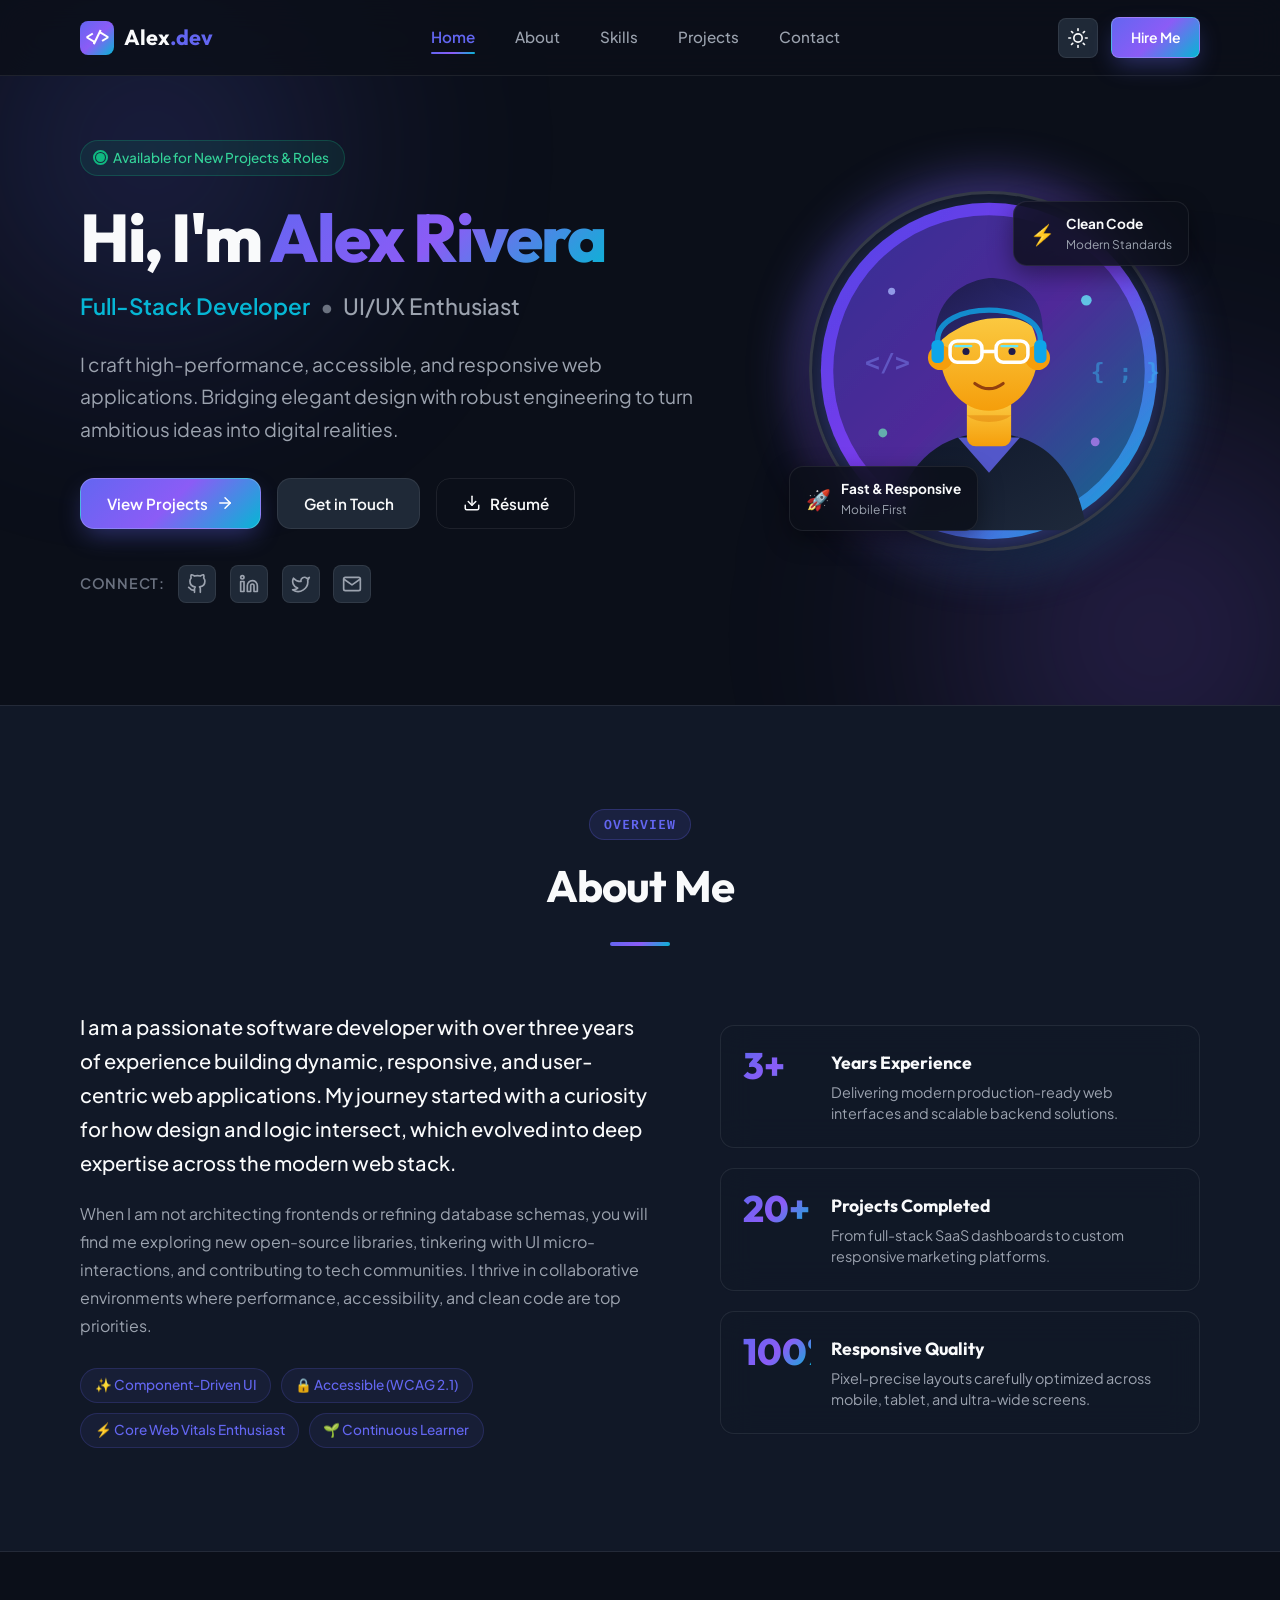
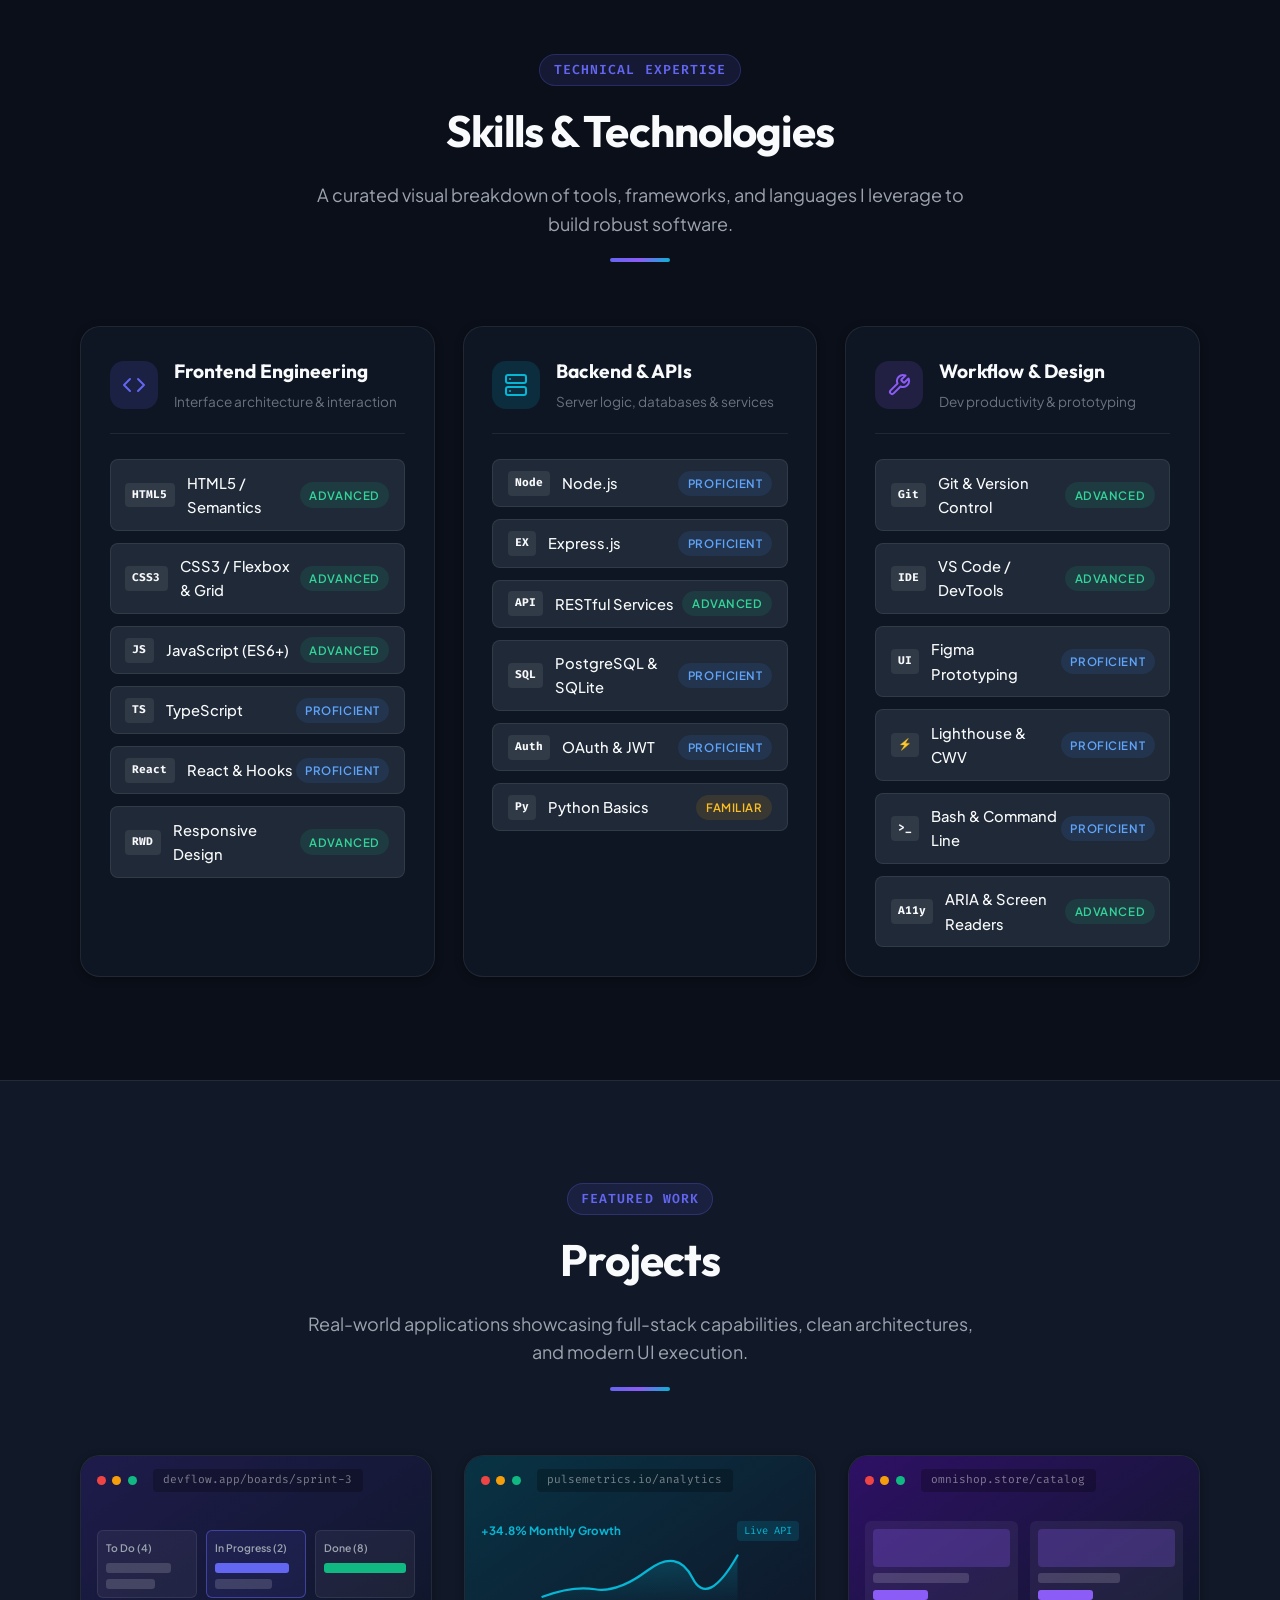
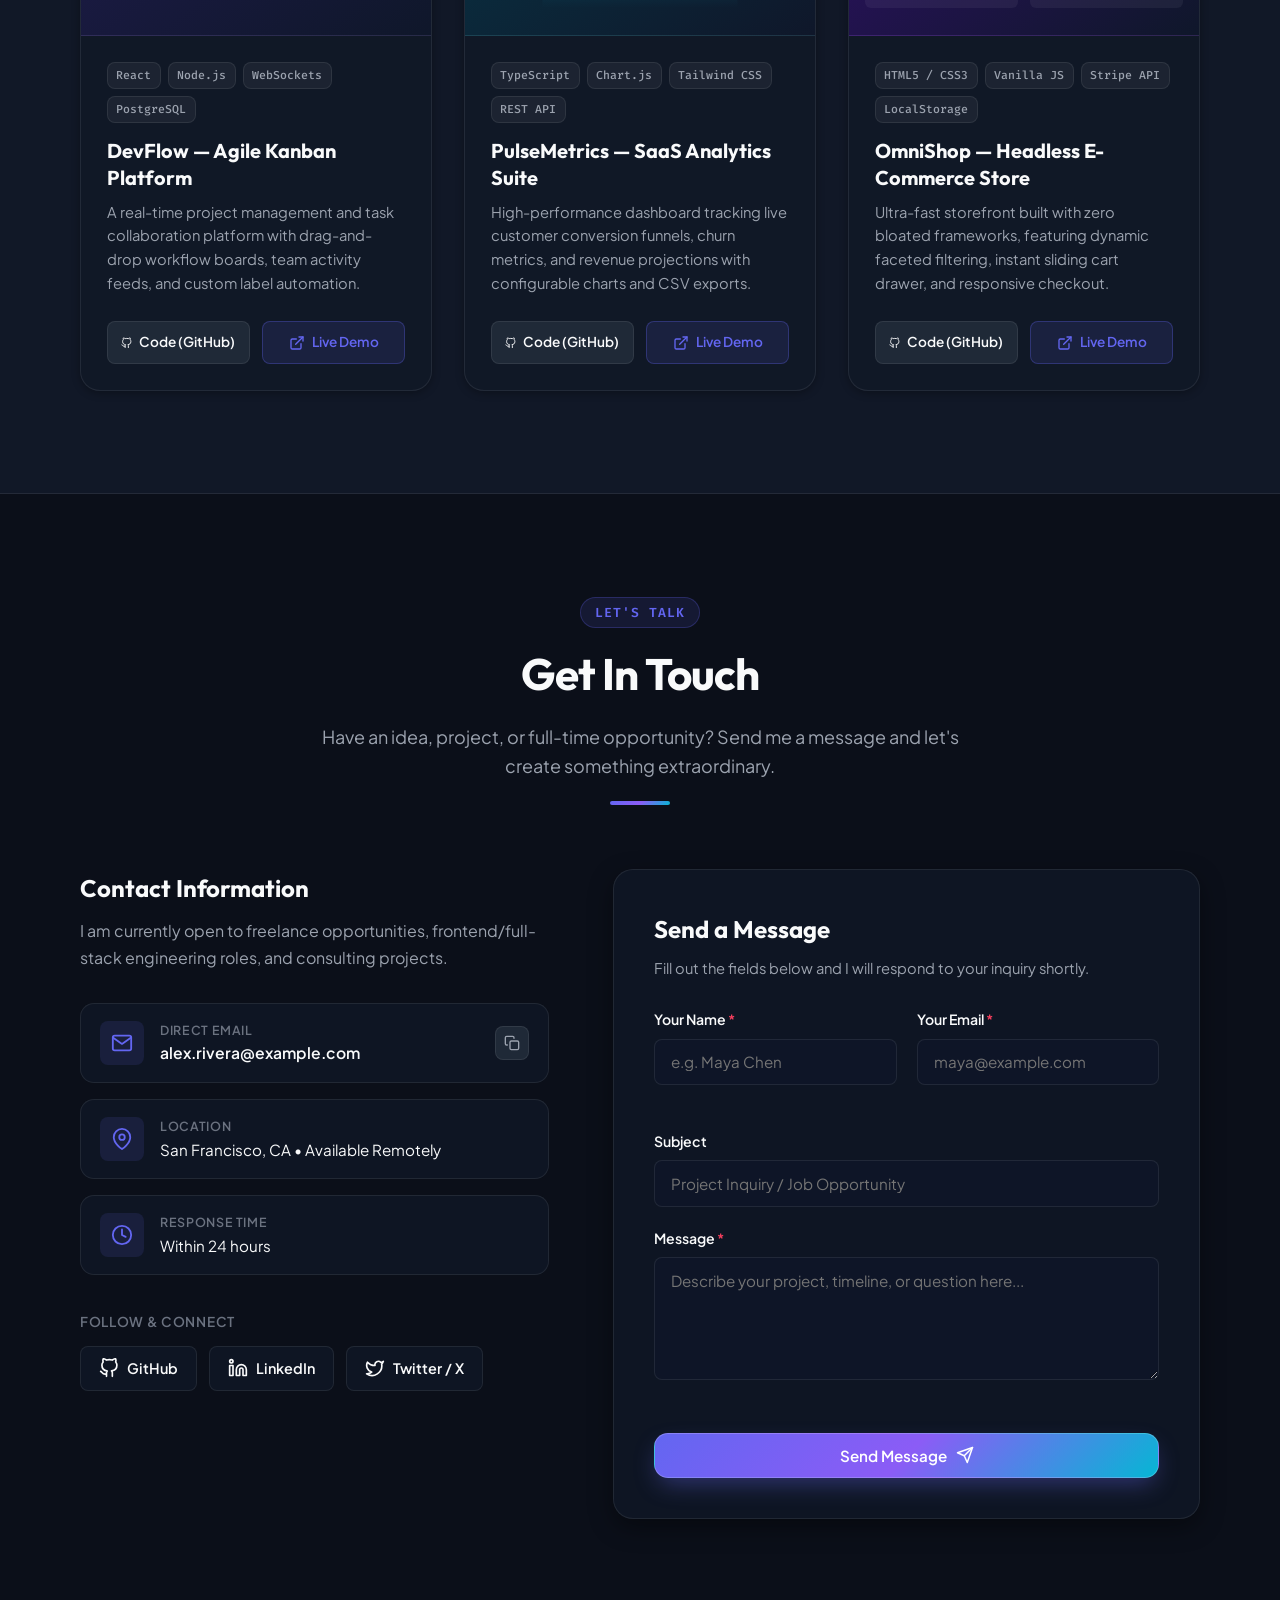
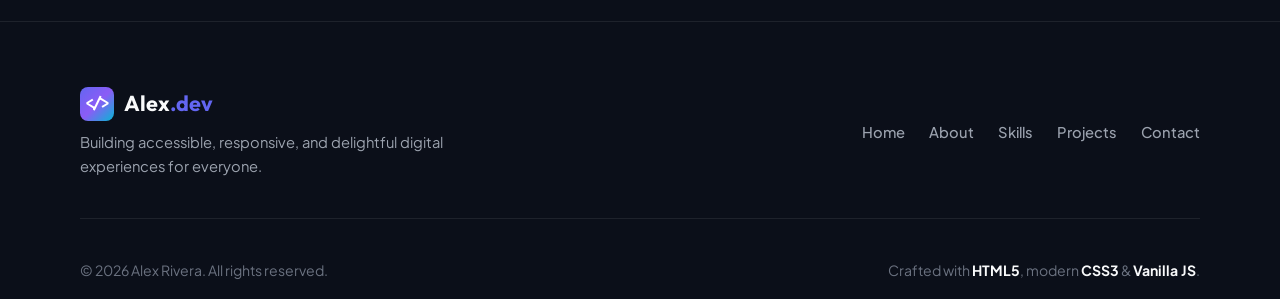
==== WebDev-L1-Personal Portfolio/personal-portfolio/index.html @ b0b55cdf "personal portfolio" ====
<!DOCTYPE html>
<html lang="en" data-theme="dark">
<head>
  <meta charset="UTF-8">
  <meta name="viewport" content="width=device-width, initial-scale=1.0">
  <meta name="description" content="Personal Portfolio & Digital Résumé of Alex Rivera — Full-Stack Developer & UI/UX Designer showcasing projects, technical skills, and experience.">
  <meta name="keywords" content="portfolio, web developer, software engineer, frontend, full-stack, html5, css3, javascript">
  <meta name="author" content="Alex Rivera">
  <title>Alex Rivera | Full-Stack Developer &amp; UI/UX Designer</title>

  <!-- Google Fonts -->
  <link rel="preconnect" href="https://fonts.googleapis.com">
  <link rel="preconnect" href="https://fonts.gstatic.com" crossorigin>
  <link href="https://fonts.googleapis.com/css2?family=Outfit:wght@400;500;600;700;800&family=Plus+Jakarta+Sans:wght@300;400;500;600;700&family=Fira+Code:wght@400;500&display=swap" rel="stylesheet">

  <!-- Main Stylesheet -->
  <link rel="stylesheet" href="css/style.css">
</head>
<body>

  <!-- Background Decorative Ambient Glows -->
  <div class="ambient-glow glow-1" aria-hidden="true"></div>
  <div class="ambient-glow glow-2" aria-hidden="true"></div>

  <!-- Header / Navigation Bar -->
  <header class="site-header" id="header">
    <div class="container header-container">
      <a href="#hero" class="brand-logo" aria-label="Alex Rivera Portfolio Home">
        <span class="logo-symbol">&lt;/&gt;</span>
        <span class="logo-text">Alex<strong>.dev</strong></span>
      </a>

      <!-- Desktop Navigation Menu -->
      <nav class="desktop-nav" aria-label="Primary Navigation">
        <ul class="nav-list">
          <li><a href="#hero" class="nav-link active">Home</a></li>
          <li><a href="#about" class="nav-link">About</a></li>
          <li><a href="#skills" class="nav-link">Skills</a></li>
          <li><a href="#projects" class="nav-link">Projects</a></li>
          <li><a href="#contact" class="nav-link">Contact</a></li>
        </ul>
      </nav>

      <!-- Header Action Controls -->
      <div class="header-actions">
        <!-- Theme Switcher Button -->
        <button id="theme-toggle" class="theme-toggle-btn" aria-label="Toggle dark and light color theme" title="Toggle theme">
          <svg class="theme-icon sun-icon" xmlns="http://www.w3.org/2000/svg" width="20" height="20" viewBox="0 0 24 24" fill="none" stroke="currentColor" stroke-width="2" stroke-linecap="round" stroke-linejoin="round">
            <circle cx="12" cy="12" r="5"></circle>
            <line x1="12" y1="1" x2="12" y2="3"></line>
            <line x1="12" y1="21" x2="12" y2="23"></line>
            <line x1="4.22" y1="4.22" x2="5.64" y2="5.64"></line>
            <line x1="18.36" y1="18.36" x2="19.78" y2="19.78"></line>
            <line x1="1" y1="12" x2="3" y2="12"></line>
            <line x1="21" y1="12" x2="23" y2="12"></line>
            <line x1="4.22" y1="19.78" x2="5.64" y2="18.36"></line>
            <line x1="18.36" y1="5.64" x2="19.78" y2="4.22"></line>
          </svg>
          <svg class="theme-icon moon-icon" xmlns="http://www.w3.org/2000/svg" width="20" height="20" viewBox="0 0 24 24" fill="none" stroke="currentColor" stroke-width="2" stroke-linecap="round" stroke-linejoin="round">
            <path d="M21 12.79A9 9 0 1 1 11.21 3 7 7 0 0 0 21 12.79z"></path>
          </svg>
        </button>

        <a href="#contact" class="btn btn-primary btn-sm header-cta">Hire Me</a>

        <!-- Mobile Menu Toggle Button -->
        <button id="mobile-menu-toggle" class="mobile-menu-btn" aria-label="Open mobile navigation menu" aria-expanded="false" aria-controls="mobile-nav">
          <span class="hamburger-bar"></span>
          <span class="hamburger-bar"></span>
          <span class="hamburger-bar"></span>
        </button>
      </div>
    </div>

    <!-- Mobile Drawer Navigation -->
    <div id="mobile-nav" class="mobile-nav-drawer" aria-hidden="true">
      <ul class="mobile-nav-list">
        <li><a href="#hero" class="mobile-nav-link">Home</a></li>
        <li><a href="#about" class="mobile-nav-link">About</a></li>
        <li><a href="#skills" class="mobile-nav-link">Skills</a></li>
        <li><a href="#projects" class="mobile-nav-link">Projects</a></li>
        <li><a href="#contact" class="mobile-nav-link">Contact</a></li>
      </ul>
      <div class="mobile-nav-cta">
        <a href="#contact" class="btn btn-primary btn-full mobile-cta-btn">Let's Connect</a>
      </div>
    </div>
  </header>

  <!-- Main Content Wrapper -->
  <main id="main-content">

    <!-- 1. Profile / Hero Section -->
    <section id="hero" class="hero-section" aria-label="Profile and Introduction">
      <div class="container hero-container">
        <div class="hero-content">
          <!-- Availability Badge -->
          <div class="badge availability-badge">
            <span class="pulse-dot"></span>
            <span>Available for New Projects &amp; Roles</span>
          </div>

          <!-- Headline & Role Title -->
          <h1 class="hero-title">
            Hi, I'm <span class="highlight-gradient">Alex Rivera</span>
          </h1>
          <p class="hero-subtitle">
            <span class="role-badge">Full-Stack Developer</span>
            <span class="role-separator">&bull;</span>
            <span class="role-secondary">UI/UX Enthusiast</span>
          </p>

          <p class="hero-bio">
            I craft high-performance, accessible, and responsive web applications. Bridging elegant design with robust engineering to turn ambitious ideas into digital realities.
          </p>

          <!-- Hero Call-to-Actions -->
          <div class="hero-actions">
            <a href="#projects" class="btn btn-primary">
              <span>View Projects</span>
              <svg xmlns="http://www.w3.org/2000/svg" width="18" height="18" viewBox="0 0 24 24" fill="none" stroke="currentColor" stroke-width="2" stroke-linecap="round" stroke-linejoin="round">
                <line x1="5" y1="12" x2="19" y2="12"></line>
                <polyline points="12 5 19 12 12 19"></polyline>
              </svg>
            </a>
            <a href="#contact" class="btn btn-secondary">
              <span>Get in Touch</span>
            </a>
            <!-- CUSTOMIZE: Link to your resume PDF -->
            <a href="#about" class="btn btn-outline" id="resume-download-btn" title="Download résumé (Placeholder)">
              <svg xmlns="http://www.w3.org/2000/svg" width="18" height="18" viewBox="0 0 24 24" fill="none" stroke="currentColor" stroke-width="2" stroke-linecap="round" stroke-linejoin="round">
                <path d="M21 15v4a2 2 0 0 1-2 2H5a2 2 0 0 1-2-2v-4"></path>
                <polyline points="7 10 12 15 17 10"></polyline>
                <line x1="12" y1="15" x2="12" y2="3"></line>
              </svg>
              <span>Résumé</span>
            </a>
          </div>

          <!-- Social Quick Links in Hero -->
          <div class="hero-socials">
            <span class="socials-label">Connect:</span>
            <!-- CUSTOMIZE: Replace href with your actual GitHub profile -->
            <a href="https://github.com" target="_blank" rel="noopener noreferrer" class="social-icon-link" aria-label="GitHub profile">
              <svg xmlns="http://www.w3.org/2000/svg" width="20" height="20" viewBox="0 0 24 24" fill="none" stroke="currentColor" stroke-width="2" stroke-linecap="round" stroke-linejoin="round">
                <path d="M9 19c-5 1.5-5-2.5-7-3m14 6v-3.87a3.37 3.37 0 0 0-.94-2.61c3.14-.35 6.44-1.54 6.44-7A5.44 5.44 0 0 0 20 4.77 5.07 5.07 0 0 0 19.91 1S18.73.65 16 2.48a13.38 13.38 0 0 0-7 0C6.27.65 5.09 1 5.09 1A5.07 5.07 0 0 0 5 4.77a5.44 5.44 0 0 0-1.5 3.78c0 5.42 3.3 6.61 6.44 7A3.37 3.37 0 0 0 9 18.13V22"></path>
              </svg>
            </a>
            <!-- CUSTOMIZE: Replace href with your actual LinkedIn profile -->
            <a href="https://linkedin.com" target="_blank" rel="noopener noreferrer" class="social-icon-link" aria-label="LinkedIn profile">
              <svg xmlns="http://www.w3.org/2000/svg" width="20" height="20" viewBox="0 0 24 24" fill="none" stroke="currentColor" stroke-width="2" stroke-linecap="round" stroke-linejoin="round">
                <path d="M16 8a6 6 0 0 1 6 6v7h-4v-7a2 2 0 0 0-2-2 2 2 0 0 0-2 2v7h-4v-7a6 6 0 0 1 6-6z"></path>
                <rect x="2" y="9" width="4" height="12"></rect>
                <circle cx="4" cy="4" r="2"></circle>
              </svg>
            </a>
            <!-- CUSTOMIZE: Replace href with your actual Twitter/X profile -->
            <a href="https://twitter.com" target="_blank" rel="noopener noreferrer" class="social-icon-link" aria-label="Twitter/X profile">
              <svg xmlns="http://www.w3.org/2000/svg" width="20" height="20" viewBox="0 0 24 24" fill="none" stroke="currentColor" stroke-width="2" stroke-linecap="round" stroke-linejoin="round">
                <path d="M22 4s-.7 2.1-2 3.4c1.6 10-9.4 17.3-18 11.6 2.2.1 4.4-.6 6-2C3 15.5.5 9.6 3 5c2.2 2.6 5.6 4.1 9 4-.9-4.2 4-6.6 7-3.8 1.1 0 3-1.2 3-1.2z"></path>
              </svg>
            </a>
            <!-- Direct Email Link -->
            <a href="mailto:alex.rivera@example.com" class="social-icon-link" aria-label="Send direct email">
              <svg xmlns="http://www.w3.org/2000/svg" width="20" height="20" viewBox="0 0 24 24" fill="none" stroke="currentColor" stroke-width="2" stroke-linecap="round" stroke-linejoin="round">
                <path d="M4 4h16c1.1 0 2 .9 2 2v12c0 1.1-.9 2-2 2H4c-1.1 0-2-.9-2-2V6c0-1.1.9-2 2-2z"></path>
                <polyline points="22,6 12,13 2,6"></polyline>
              </svg>
            </a>
          </div>
        </div>

        <!-- Hero Avatar / Profile Photo Frame -->
        <div class="hero-visual">
          <div class="avatar-card-wrapper">
            <div class="avatar-glow-ring"></div>
            <figure class="avatar-figure">
              <!-- CUSTOMIZE: Replace assets/images/avatar.svg with your personal photo (e.g. your-photo.jpg) -->
              <img src="assets/images/avatar.svg" alt="Portrait illustration of Alex Rivera, Full-Stack Developer" class="avatar-img" width="340" height="340">
              <figcaption class="sr-only">Alex Rivera - Full-Stack Developer</figcaption>
            </figure>

            <!-- Floating Micro-Cards -->
            <div class="floating-badge badge-top-right">
              <span class="badge-icon">⚡</span>
              <div class="badge-text">
                <strong>Clean Code</strong>
                <small>Modern Standards</small>
              </div>
            </div>

            <div class="floating-badge badge-bottom-left">
              <span class="badge-icon">🚀</span>
              <div class="badge-text">
                <strong>Fast &amp; Responsive</strong>
                <small>Mobile First</small>
              </div>
            </div>
          </div>
        </div>
      </div>
    </section>

    <!-- 2. About Me Section -->
    <section id="about" class="section about-section" aria-labelledby="about-heading">
      <div class="container">
        <div class="section-header">
          <span class="section-tag">Overview</span>
          <h2 id="about-heading" class="section-title">About Me</h2>
          <div class="section-divider"></div>
        </div>

        <div class="about-grid">
          <!-- Text Content -->
          <div class="about-text-col">
            <!-- 2-3 Sentences describing background and interests as required -->
            <p class="about-lead">
              I am a passionate software developer with over three years of experience building dynamic, responsive, and user-centric web applications. My journey started with a curiosity for how design and logic intersect, which evolved into deep expertise across the modern web stack.
            </p>
            <p class="about-body">
              When I am not architecting frontends or refining database schemas, you will find me exploring new open-source libraries, tinkering with UI micro-interactions, and contributing to tech communities. I thrive in collaborative environments where performance, accessibility, and clean code are top priorities.
            </p>

            <!-- Key Highlights Pill Badges -->
            <div class="about-tags">
              <span class="tag-pill">✨ Component-Driven UI</span>
              <span class="tag-pill">🔒 Accessible (WCAG 2.1)</span>
              <span class="tag-pill">⚡ Core Web Vitals Enthusiast</span>
              <span class="tag-pill">🌱 Continuous Learner</span>
            </div>
          </div>

          <!-- Highlight Metric Cards -->
          <div class="about-metrics-col">
            <div class="metric-card">
              <div class="metric-num">3+</div>
              <div class="metric-info">
                <h3>Years Experience</h3>
                <p>Delivering modern production-ready web interfaces and scalable backend solutions.</p>
              </div>
            </div>

            <div class="metric-card">
              <div class="metric-num">20+</div>
              <div class="metric-info">
                <h3>Projects Completed</h3>
                <p>From full-stack SaaS dashboards to custom responsive marketing platforms.</p>
              </div>
            </div>

            <div class="metric-card">
              <div class="metric-num">100%</div>
              <div class="metric-info">
                <h3>Responsive Quality</h3>
                <p>Pixel-precise layouts carefully optimized across mobile, tablet, and ultra-wide screens.</p>
              </div>
            </div>
          </div>
        </div>
      </div>
    </section>

    <!-- 3. Skills Section -->
    <section id="skills" class="section skills-section" aria-labelledby="skills-heading">
      <div class="container">
        <div class="section-header">
          <span class="section-tag">Technical Expertise</span>
          <h2 id="skills-heading" class="section-title">Skills &amp; Technologies</h2>
          <p class="section-subtitle">A curated visual breakdown of tools, frameworks, and languages I leverage to build robust software.</p>
          <div class="section-divider"></div>
        </div>

        <!-- Skills Category Tabs / Groups -->
        <div class="skills-categories-grid">

          <!-- Category 1: Frontend Development -->
          <div class="skill-category-card">
            <div class="category-header">
              <div class="category-icon-wrap frontend-icon">
                <svg xmlns="http://www.w3.org/2000/svg" width="24" height="24" viewBox="0 0 24 24" fill="none" stroke="currentColor" stroke-width="2" stroke-linecap="round" stroke-linejoin="round">
                  <polyline points="16 18 22 12 16 6"></polyline>
                  <polyline points="8 6 2 12 8 18"></polyline>
                </svg>
              </div>
              <div>
                <h3 class="category-title">Frontend Engineering</h3>
                <p class="category-desc">Interface architecture &amp; interaction</p>
              </div>
            </div>

            <div class="skills-pill-grid">
              <!-- HTML5 -->
              <div class="skill-item">
                <div class="skill-main">
                  <span class="tech-icon html-badge">HTML5</span>
                  <span class="skill-name">HTML5 / Semantics</span>
                </div>
                <span class="skill-level advanced">Advanced</span>
              </div>

              <!-- CSS3 -->
              <div class="skill-item">
                <div class="skill-main">
                  <span class="tech-icon css-badge">CSS3</span>
                  <span class="skill-name">CSS3 / Flexbox &amp; Grid</span>
                </div>
                <span class="skill-level advanced">Advanced</span>
              </div>

              <!-- JavaScript -->
              <div class="skill-item">
                <div class="skill-main">
                  <span class="tech-icon js-badge">JS</span>
                  <span class="skill-name">JavaScript (ES6+)</span>
                </div>
                <span class="skill-level advanced">Advanced</span>
              </div>

              <!-- TypeScript -->
              <div class="skill-item">
                <div class="skill-main">
                  <span class="tech-icon ts-badge">TS</span>
                  <span class="skill-name">TypeScript</span>
                </div>
                <span class="skill-level proficient">Proficient</span>
              </div>

              <!-- React -->
              <div class="skill-item">
                <div class="skill-main">
                  <span class="tech-icon react-badge">React</span>
                  <span class="skill-name">React &amp; Hooks</span>
                </div>
                <span class="skill-level proficient">Proficient</span>
              </div>

              <!-- Responsive Design -->
              <div class="skill-item">
                <div class="skill-main">
                  <span class="tech-icon mobile-badge">RWD</span>
                  <span class="skill-name">Responsive Design</span>
                </div>
                <span class="skill-level advanced">Advanced</span>
              </div>
            </div>
          </div>

          <!-- Category 2: Backend & Data -->
          <div class="skill-category-card">
            <div class="category-header">
              <div class="category-icon-wrap backend-icon">
                <svg xmlns="http://www.w3.org/2000/svg" width="24" height="24" viewBox="0 0 24 24" fill="none" stroke="currentColor" stroke-width="2" stroke-linecap="round" stroke-linejoin="round">
                  <rect x="2" y="2" width="20" height="8" rx="2" ry="2"></rect>
                  <rect x="2" y="14" width="20" height="8" rx="2" ry="2"></rect>
                  <line x1="6" y1="6" x2="6.01" y2="6"></line>
                  <line x1="6" y1="18" x2="6.01" y2="18"></line>
                </svg>
              </div>
              <div>
                <h3 class="category-title">Backend &amp; APIs</h3>
                <p class="category-desc">Server logic, databases &amp; services</p>
              </div>
            </div>

            <div class="skills-pill-grid">
              <!-- Node.js -->
              <div class="skill-item">
                <div class="skill-main">
                  <span class="tech-icon node-badge">Node</span>
                  <span class="skill-name">Node.js</span>
                </div>
                <span class="skill-level proficient">Proficient</span>
              </div>

              <!-- Express -->
              <div class="skill-item">
                <div class="skill-main">
                  <span class="tech-icon express-badge">EX</span>
                  <span class="skill-name">Express.js</span>
                </div>
                <span class="skill-level proficient">Proficient</span>
              </div>

              <!-- REST APIs -->
              <div class="skill-item">
                <div class="skill-main">
                  <span class="tech-icon api-badge">API</span>
                  <span class="skill-name">RESTful Services</span>
                </div>
                <span class="skill-level advanced">Advanced</span>
              </div>

              <!-- PostgreSQL / SQL -->
              <div class="skill-item">
                <div class="skill-main">
                  <span class="tech-icon db-badge">SQL</span>
                  <span class="skill-name">PostgreSQL &amp; SQLite</span>
                </div>
                <span class="skill-level proficient">Proficient</span>
              </div>

              <!-- Authentication & JWT -->
              <div class="skill-item">
                <div class="skill-main">
                  <span class="tech-icon auth-badge">Auth</span>
                  <span class="skill-name">OAuth &amp; JWT</span>
                </div>
                <span class="skill-level proficient">Proficient</span>
              </div>

              <!-- Python -->
              <div class="skill-item">
                <div class="skill-main">
                  <span class="tech-icon py-badge">Py</span>
                  <span class="skill-name">Python Basics</span>
                </div>
                <span class="skill-level familiar">Familiar</span>
              </div>
            </div>
          </div>

          <!-- Category 3: Tools & Workflow -->
          <div class="skill-category-card">
            <div class="category-header">
              <div class="category-icon-wrap tools-icon">
                <svg xmlns="http://www.w3.org/2000/svg" width="24" height="24" viewBox="0 0 24 24" fill="none" stroke="currentColor" stroke-width="2" stroke-linecap="round" stroke-linejoin="round">
                  <path d="M14.7 6.3a1 1 0 0 0 0 1.4l1.6 1.6a1 1 0 0 0 1.4 0l3.77-3.77a6 6 0 0 1-7.94 7.94l-6.91 6.91a2.12 2.12 0 0 1-3-3l6.91-6.91a6 6 0 0 1 7.94-7.94l-3.76 3.76z"></path>
                </svg>
              </div>
              <div>
                <h3 class="category-title">Workflow &amp; Design</h3>
                <p class="category-desc">Dev productivity &amp; prototyping</p>
              </div>
            </div>

            <div class="skills-pill-grid">
              <!-- Git & GitHub -->
              <div class="skill-item">
                <div class="skill-main">
                  <span class="tech-icon git-badge">Git</span>
                  <span class="skill-name">Git &amp; Version Control</span>
                </div>
                <span class="skill-level advanced">Advanced</span>
              </div>

              <!-- VS Code -->
              <div class="skill-item">
                <div class="skill-main">
                  <span class="tech-icon vsc-badge">IDE</span>
                  <span class="skill-name">VS Code / DevTools</span>
                </div>
                <span class="skill-level advanced">Advanced</span>
              </div>

              <!-- Figma -->
              <div class="skill-item">
                <div class="skill-main">
                  <span class="tech-icon figma-badge">UI</span>
                  <span class="skill-name">Figma Prototyping</span>
                </div>
                <span class="skill-level proficient">Proficient</span>
              </div>

              <!-- Web Performance -->
              <div class="skill-item">
                <div class="skill-main">
                  <span class="tech-icon perf-badge">⚡</span>
                  <span class="skill-name">Lighthouse &amp; CWV</span>
                </div>
                <span class="skill-level proficient">Proficient</span>
              </div>

              <!-- Terminal & CLI -->
              <div class="skill-item">
                <div class="skill-main">
                  <span class="tech-icon cli-badge">&gt;_</span>
                  <span class="skill-name">Bash &amp; Command Line</span>
                </div>
                <span class="skill-level proficient">Proficient</span>
              </div>

              <!-- Accessibility -->
              <div class="skill-item">
                <div class="skill-main">
                  <span class="tech-icon a11y-badge">A11y</span>
                  <span class="skill-name">ARIA &amp; Screen Readers</span>
                </div>
                <span class="skill-level advanced">Advanced</span>
              </div>
            </div>
          </div>

        </div>
      </div>
    </section>

    <!-- 4. Projects Section -->
    <section id="projects" class="section projects-section" aria-labelledby="projects-heading">
      <div class="container">
        <div class="section-header">
          <span class="section-tag">Featured Work</span>
          <h2 id="projects-heading" class="section-title">Projects</h2>
          <p class="section-subtitle">Real-world applications showcasing full-stack capabilities, clean architectures, and modern UI execution.</p>
          <div class="section-divider"></div>
        </div>

        <div class="projects-grid">

          <!-- Project Card 1 -->
          <article class="project-card">
            <!-- Stylized Mockup Banner -->
            <div class="project-mockup mockup-indigo">
              <div class="mockup-browser-bar">
                <span class="browser-dot dot-red"></span>
                <span class="browser-dot dot-yellow"></span>
                <span class="browser-dot dot-green"></span>
                <span class="browser-url">devflow.app/boards/sprint-3</span>
              </div>
              <div class="mockup-content">
                <div class="mockup-board">
                  <div class="board-col">
                    <span class="col-pill">To Do (4)</span>
                    <div class="card-bar w-80"></div>
                    <div class="card-bar w-60"></div>
                  </div>
                  <div class="board-col active-col">
                    <span class="col-pill">In Progress (2)</span>
                    <div class="card-bar w-90 highlight-bar"></div>
                    <div class="card-bar w-70"></div>
                  </div>
                  <div class="board-col">
                    <span class="col-pill">Done (8)</span>
                    <div class="card-bar w-100 done-bar"></div>
                  </div>
                </div>
              </div>
            </div>

            <!-- Project Details -->
            <div class="project-body">
              <div class="project-tags">
                <span class="badge-tag">React</span>
                <span class="badge-tag">Node.js</span>
                <span class="badge-tag">WebSockets</span>
                <span class="badge-tag">PostgreSQL</span>
              </div>

              <h3 class="project-title">DevFlow &mdash; Agile Kanban Platform</h3>
              <p class="project-desc">
                A real-time project management and task collaboration platform with drag-and-drop workflow boards, team activity feeds, and custom label automation.
              </p>

              <!-- Action Links (GitHub & Live Demo placeholders) -->
              <div class="project-links">
                <!-- CUSTOMIZE: Replace href with your actual GitHub repository URL -->
                <a href="https://github.com/example/devflow-kanban" target="_blank" rel="noopener noreferrer" class="btn btn-card-action">
                  <svg xmlns="http://www.w3.org/2000/svg" width="16" height="16" viewBox="0 0 24 24" fill="none" stroke="currentColor" stroke-width="2" stroke-linecap="round" stroke-linejoin="round">
                    <path d="M9 19c-5 1.5-5-2.5-7-3m14 6v-3.87a3.37 3.37 0 0 0-.94-2.61c3.14-.35 6.44-1.54 6.44-7A5.44 5.44 0 0 0 20 4.77 5.07 5.07 0 0 0 19.91 1S18.73.65 16 2.48a13.38 13.38 0 0 0-7 0C6.27.65 5.09 1 5.09 1A5.07 5.07 0 0 0 5 4.77a5.44 5.44 0 0 0-1.5 3.78c0 5.42 3.3 6.61 6.44 7A3.37 3.37 0 0 0 9 18.13V22"></path>
                  </svg>
                  <span>Code (GitHub)</span>
                </a>
                <!-- CUSTOMIZE: Replace href with your live hosted project URL -->
                <a href="https://example.com/demo/devflow" target="_blank" rel="noopener noreferrer" class="btn btn-card-action btn-card-primary">
                  <svg xmlns="http://www.w3.org/2000/svg" width="16" height="16" viewBox="0 0 24 24" fill="none" stroke="currentColor" stroke-width="2" stroke-linecap="round" stroke-linejoin="round">
                    <path d="M18 13v6a2 2 0 0 1-2 2H5a2 2 0 0 1-2-2V8a2 2 0 0 1 2-2h6"></path>
                    <polyline points="15 3 21 3 21 9"></polyline>
                    <line x1="10" y1="14" x2="21" y2="3"></line>
                  </svg>
                  <span>Live Demo</span>
                </a>
              </div>
            </div>
          </article>

          <!-- Project Card 2 -->
          <article class="project-card">
            <!-- Stylized Mockup Banner -->
            <div class="project-mockup mockup-cyan">
              <div class="mockup-browser-bar">
                <span class="browser-dot dot-red"></span>
                <span class="browser-dot dot-yellow"></span>
                <span class="browser-dot dot-green"></span>
                <span class="browser-url">pulsemetrics.io/analytics</span>
              </div>
              <div class="mockup-content">
                <div class="mockup-chart-wrap">
                  <div class="chart-header-row">
                    <div class="stat-pill">+34.8% Monthly Growth</div>
                    <div class="metric-graph-badge">Live API</div>
                  </div>
                  <!-- SVG Wave Graph Line -->
                  <svg class="chart-svg" viewBox="0 0 260 80" fill="none" xmlns="http://www.w3.org/2000/svg">
                    <path d="M0 65 Q 40 50, 70 55 T 140 30 T 200 40 T 260 10" stroke="#06b6d4" stroke-width="3" stroke-linecap="round"/>
                    <path d="M0 65 Q 40 50, 70 55 T 140 30 T 200 40 T 260 10 L 260 80 L 0 80 Z" fill="url(#cyanAreaGrad)" opacity="0.25"/>
                    <defs>
                      <linearGradient id="cyanAreaGrad" x1="0" y1="0" x2="0" y2="80" gradientUnits="userSpaceOnUse">
                        <stop stop-color="#06b6d4"/>
                        <stop offset="1" stop-color="#06b6d4" stop-opacity="0"/>
                      </linearGradient>
                    </defs>
                  </svg>
                </div>
              </div>
            </div>

            <!-- Project Details -->
            <div class="project-body">
              <div class="project-tags">
                <span class="badge-tag">TypeScript</span>
                <span class="badge-tag">Chart.js</span>
                <span class="badge-tag">Tailwind CSS</span>
                <span class="badge-tag">REST API</span>
              </div>

              <h3 class="project-title">PulseMetrics &mdash; SaaS Analytics Suite</h3>
              <p class="project-desc">
                High-performance dashboard tracking live customer conversion funnels, churn metrics, and revenue projections with configurable charts and CSV exports.
              </p>

              <!-- Action Links (GitHub & Live Demo placeholders) -->
              <div class="project-links">
                <!-- CUSTOMIZE: Replace href with your actual GitHub repository URL -->
                <a href="https://github.com/example/pulse-metrics" target="_blank" rel="noopener noreferrer" class="btn btn-card-action">
                  <svg xmlns="http://www.w3.org/2000/svg" width="16" height="16" viewBox="0 0 24 24" fill="none" stroke="currentColor" stroke-width="2" stroke-linecap="round" stroke-linejoin="round">
                    <path d="M9 19c-5 1.5-5-2.5-7-3m14 6v-3.87a3.37 3.37 0 0 0-.94-2.61c3.14-.35 6.44-1.54 6.44-7A5.44 5.44 0 0 0 20 4.77 5.07 5.07 0 0 0 19.91 1S18.73.65 16 2.48a13.38 13.38 0 0 0-7 0C6.27.65 5.09 1 5.09 1A5.07 5.07 0 0 0 5 4.77a5.44 5.44 0 0 0-1.5 3.78c0 5.42 3.3 6.61 6.44 7A3.37 3.37 0 0 0 9 18.13V22"></path>
                  </svg>
                  <span>Code (GitHub)</span>
                </a>
                <!-- CUSTOMIZE: Replace href with your live hosted project URL -->
                <a href="https://example.com/demo/pulsemetrics" target="_blank" rel="noopener noreferrer" class="btn btn-card-action btn-card-primary">
                  <svg xmlns="http://www.w3.org/2000/svg" width="16" height="16" viewBox="0 0 24 24" fill="none" stroke="currentColor" stroke-width="2" stroke-linecap="round" stroke-linejoin="round">
                    <path d="M18 13v6a2 2 0 0 1-2 2H5a2 2 0 0 1-2-2V8a2 2 0 0 1 2-2h6"></path>
                    <polyline points="15 3 21 3 21 9"></polyline>
                    <line x1="10" y1="14" x2="21" y2="3"></line>
                  </svg>
                  <span>Live Demo</span>
                </a>
              </div>
            </div>
          </article>

          <!-- Project Card 3 -->
          <article class="project-card">
            <!-- Stylized Mockup Banner -->
            <div class="project-mockup mockup-purple">
              <div class="mockup-browser-bar">
                <span class="browser-dot dot-red"></span>
                <span class="browser-dot dot-yellow"></span>
                <span class="browser-dot dot-green"></span>
                <span class="browser-url">omnishop.store/catalog</span>
              </div>
              <div class="mockup-content">
                <div class="mockup-store">
                  <div class="store-item-card">
                    <div class="item-img-placeholder"></div>
                    <div class="card-bar w-70"></div>
                    <div class="card-bar w-40 price-bar"></div>
                  </div>
                  <div class="store-item-card">
                    <div class="item-img-placeholder"></div>
                    <div class="card-bar w-60"></div>
                    <div class="card-bar w-40 price-bar"></div>
                  </div>
                </div>
              </div>
            </div>

            <!-- Project Details -->
            <div class="project-body">
              <div class="project-tags">
                <span class="badge-tag">HTML5 / CSS3</span>
                <span class="badge-tag">Vanilla JS</span>
                <span class="badge-tag">Stripe API</span>
                <span class="badge-tag">LocalStorage</span>
              </div>

              <h3 class="project-title">OmniShop &mdash; Headless E-Commerce Store</h3>
              <p class="project-desc">
                Ultra-fast storefront built with zero bloated frameworks, featuring dynamic faceted filtering, instant sliding cart drawer, and responsive checkout.
              </p>

              <!-- Action Links (GitHub & Live Demo placeholders) -->
              <div class="project-links">
                <!-- CUSTOMIZE: Replace href with your actual GitHub repository URL -->
                <a href="https://github.com/example/omnishop-store" target="_blank" rel="noopener noreferrer" class="btn btn-card-action">
                  <svg xmlns="http://www.w3.org/2000/svg" width="16" height="16" viewBox="0 0 24 24" fill="none" stroke="currentColor" stroke-width="2" stroke-linecap="round" stroke-linejoin="round">
                    <path d="M9 19c-5 1.5-5-2.5-7-3m14 6v-3.87a3.37 3.37 0 0 0-.94-2.61c3.14-.35 6.44-1.54 6.44-7A5.44 5.44 0 0 0 20 4.77 5.07 5.07 0 0 0 19.91 1S18.73.65 16 2.48a13.38 13.38 0 0 0-7 0C6.27.65 5.09 1 5.09 1A5.07 5.07 0 0 0 5 4.77a5.44 5.44 0 0 0-1.5 3.78c0 5.42 3.3 6.61 6.44 7A3.37 3.37 0 0 0 9 18.13V22"></path>
                  </svg>
                  <span>Code (GitHub)</span>
                </a>
                <!-- CUSTOMIZE: Replace href with your live hosted project URL -->
                <a href="https://example.com/demo/omnishop" target="_blank" rel="noopener noreferrer" class="btn btn-card-action btn-card-primary">
                  <svg xmlns="http://www.w3.org/2000/svg" width="16" height="16" viewBox="0 0 24 24" fill="none" stroke="currentColor" stroke-width="2" stroke-linecap="round" stroke-linejoin="round">
                    <path d="M18 13v6a2 2 0 0 1-2 2H5a2 2 0 0 1-2-2V8a2 2 0 0 1 2-2h6"></path>
                    <polyline points="15 3 21 3 21 9"></polyline>
                    <line x1="10" y1="14" x2="21" y2="3"></line>
                  </svg>
                  <span>Live Demo</span>
                </a>
              </div>
            </div>
          </article>

        </div>
      </div>
    </section>

    <!-- 5. Contact Section -->
    <section id="contact" class="section contact-section" aria-labelledby="contact-heading">
      <div class="container">
        <div class="section-header">
          <span class="section-tag">Let's Talk</span>
          <h2 id="contact-heading" class="section-title">Get In Touch</h2>
          <p class="section-subtitle">Have an idea, project, or full-time opportunity? Send me a message and let's create something extraordinary.</p>
          <div class="section-divider"></div>
        </div>

        <div class="contact-wrapper">
          <!-- Left Column: Direct Info & Social Cards -->
          <div class="contact-info-col">
            <h3 class="contact-col-title">Contact Information</h3>
            <p class="contact-col-text">
              I am currently open to freelance opportunities, frontend/full-stack engineering roles, and consulting projects.
            </p>

            <div class="contact-cards-list">
              <!-- Email Card with Copy Button -->
              <div class="info-card">
                <div class="info-icon-wrap">
                  <svg xmlns="http://www.w3.org/2000/svg" width="22" height="22" viewBox="0 0 24 24" fill="none" stroke="currentColor" stroke-width="2" stroke-linecap="round" stroke-linejoin="round">
                    <path d="M4 4h16c1.1 0 2 .9 2 2v12c0 1.1-.9 2-2 2H4c-1.1 0-2-.9-2-2V6c0-1.1.9-2 2-2z"></path>
                    <polyline points="22,6 12,13 2,6"></polyline>
                  </svg>
                </div>
                <div class="info-details">
                  <span class="info-label">Direct Email</span>
                  <!-- CUSTOMIZE: Replace with your email address -->
                  <a href="mailto:alex.rivera@example.com" class="info-link" id="email-text">alex.rivera@example.com</a>
                </div>
                <button type="button" id="copy-email-btn" class="copy-btn" aria-label="Copy email address to clipboard" title="Copy email">
                  <svg xmlns="http://www.w3.org/2000/svg" width="16" height="16" viewBox="0 0 24 24" fill="none" stroke="currentColor" stroke-width="2" stroke-linecap="round" stroke-linejoin="round">
                    <rect x="9" y="9" width="13" height="13" rx="2" ry="2"></rect>
                    <path d="M5 15H4a2 2 0 0 1-2-2V4a2 2 0 0 1 2-2h9a2 2 0 0 1 2 2v1"></path>
                  </svg>
                  <span class="copy-tooltip">Copy</span>
                </button>
              </div>

              <!-- Location Card -->
              <div class="info-card">
                <div class="info-icon-wrap">
                  <svg xmlns="http://www.w3.org/2000/svg" width="22" height="22" viewBox="0 0 24 24" fill="none" stroke="currentColor" stroke-width="2" stroke-linecap="round" stroke-linejoin="round">
                    <path d="M21 10c0 7-9 13-9 13s-9-6-9-13a9 9 0 0 1 18 0z"></path>
                    <circle cx="12" cy="10" r="3"></circle>
                  </svg>
                </div>
                <div class="info-details">
                  <span class="info-label">Location</span>
                  <address class="info-text">San Francisco, CA &bull; Available Remotely</address>
                </div>
              </div>

              <!-- Response Time Badge -->
              <div class="info-card">
                <div class="info-icon-wrap">
                  <svg xmlns="http://www.w3.org/2000/svg" width="22" height="22" viewBox="0 0 24 24" fill="none" stroke="currentColor" stroke-width="2" stroke-linecap="round" stroke-linejoin="round">
                    <circle cx="12" cy="12" r="10"></circle>
                    <polyline points="12 6 12 12 16 14"></polyline>
                  </svg>
                </div>
                <div class="info-details">
                  <span class="info-label">Response Time</span>
                  <span class="info-text">Within 24 hours</span>
                </div>
              </div>
            </div>

            <!-- Social Media Profile Links with Icons -->
            <div class="contact-social-block">
              <span class="social-block-title">Follow &amp; Connect</span>
              <div class="contact-social-icons">
                <!-- CUSTOMIZE: Replace href with your actual GitHub URL -->
                <a href="https://github.com" target="_blank" rel="noopener noreferrer" class="social-btn" aria-label="GitHub Profile">
                  <svg xmlns="http://www.w3.org/2000/svg" width="20" height="20" viewBox="0 0 24 24" fill="none" stroke="currentColor" stroke-width="2" stroke-linecap="round" stroke-linejoin="round">
                    <path d="M9 19c-5 1.5-5-2.5-7-3m14 6v-3.87a3.37 3.37 0 0 0-.94-2.61c3.14-.35 6.44-1.54 6.44-7A5.44 5.44 0 0 0 20 4.77 5.07 5.07 0 0 0 19.91 1S18.73.65 16 2.48a13.38 13.38 0 0 0-7 0C6.27.65 5.09 1 5.09 1A5.07 5.07 0 0 0 5 4.77a5.44 5.44 0 0 0-1.5 3.78c0 5.42 3.3 6.61 6.44 7A3.37 3.37 0 0 0 9 18.13V22"></path>
                  </svg>
                  <span>GitHub</span>
                </a>

                <!-- CUSTOMIZE: Replace href with your actual LinkedIn URL -->
                <a href="https://linkedin.com" target="_blank" rel="noopener noreferrer" class="social-btn" aria-label="LinkedIn Profile">
                  <svg xmlns="http://www.w3.org/2000/svg" width="20" height="20" viewBox="0 0 24 24" fill="none" stroke="currentColor" stroke-width="2" stroke-linecap="round" stroke-linejoin="round">
                    <path d="M16 8a6 6 0 0 1 6 6v7h-4v-7a2 2 0 0 0-2-2 2 2 0 0 0-2 2v7h-4v-7a6 6 0 0 1 6-6z"></path>
                    <rect x="2" y="9" width="4" height="12"></rect>
                    <circle cx="4" cy="4" r="2"></circle>
                  </svg>
                  <span>LinkedIn</span>
                </a>

                <!-- CUSTOMIZE: Replace href with your actual Twitter/X URL -->
                <a href="https://twitter.com" target="_blank" rel="noopener noreferrer" class="social-btn" aria-label="Twitter / X Profile">
                  <svg xmlns="http://www.w3.org/2000/svg" width="20" height="20" viewBox="0 0 24 24" fill="none" stroke="currentColor" stroke-width="2" stroke-linecap="round" stroke-linejoin="round">
                    <path d="M22 4s-.7 2.1-2 3.4c1.6 10-9.4 17.3-18 11.6 2.2.1 4.4-.6 6-2C3 15.5.5 9.6 3 5c2.2 2.6 5.6 4.1 9 4-.9-4.2 4-6.6 7-3.8 1.1 0 3-1.2 3-1.2z"></path>
                  </svg>
                  <span>Twitter / X</span>
                </a>
              </div>
            </div>
          </div>

          <!-- Right Column: Interactive Contact Form -->
          <div class="contact-form-col">
            <div class="form-card">
              <h3 class="form-title">Send a Message</h3>
              <p class="form-desc">Fill out the fields below and I will respond to your inquiry shortly.</p>

              <form id="contact-form" class="contact-form" novalidate>
                <div class="form-row">
                  <!-- Name Input -->
                  <div class="form-group">
                    <label for="contact-name" class="form-label">Your Name <span class="required-star">*</span></label>
                    <input type="text" id="contact-name" name="name" class="form-input" placeholder="e.g. Maya Chen" required autocomplete="name">
                    <span class="field-error" id="name-error" aria-live="polite"></span>
                  </div>

                  <!-- Email Input -->
                  <div class="form-group">
                    <label for="contact-email" class="form-label">Your Email <span class="required-star">*</span></label>
                    <input type="email" id="contact-email" name="email" class="form-input" placeholder="maya@example.com" required autocomplete="email">
                    <span class="field-error" id="email-error" aria-live="polite"></span>
                  </div>
                </div>

                <!-- Subject Input -->
                <div class="form-group">
                  <label for="contact-subject" class="form-label">Subject</label>
                  <input type="text" id="contact-subject" name="subject" class="form-input" placeholder="Project Inquiry / Job Opportunity">
                </div>

                <!-- Message Textarea -->
                <div class="form-group">
                  <label for="contact-message" class="form-label">Message <span class="required-star">*</span></label>
                  <textarea id="contact-message" name="message" class="form-textarea" rows="5" placeholder="Describe your project, timeline, or question here..." required></textarea>
                  <span class="field-error" id="message-error" aria-live="polite"></span>
                </div>

                <!-- Submit Button -->
                <button type="submit" id="submit-btn" class="btn btn-primary btn-full submit-btn">
                  <span class="btn-text">Send Message</span>
                  <svg class="btn-icon" xmlns="http://www.w3.org/2000/svg" width="18" height="18" viewBox="0 0 24 24" fill="none" stroke="currentColor" stroke-width="2" stroke-linecap="round" stroke-linejoin="round">
                    <line x1="22" y1="2" x2="11" y2="13"></line>
                    <polygon points="22 2 15 22 11 13 2 9 22 2"></polygon>
                  </svg>
                </button>
              </form>

              <!-- Form Submission Status Alert Box -->
              <div id="form-alert" class="form-alert hidden" role="alert" aria-live="polite">
                <div class="alert-icon" id="alert-icon">✓</div>
                <div class="alert-message" id="alert-message">Thank you! Your message has been sent successfully.</div>
              </div>
            </div>
          </div>
        </div>
      </div>
    </section>

  </main>

  <!-- Footer -->
  <footer class="site-footer">
    <div class="container footer-container">
      <div class="footer-top">
        <div class="footer-brand">
          <a href="#hero" class="brand-logo footer-logo">
            <span class="logo-symbol">&lt;/&gt;</span>
            <span class="logo-text">Alex<strong>.dev</strong></span>
          </a>
          <p class="footer-tagline">
            Building accessible, responsive, and delightful digital experiences for everyone.
          </p>
        </div>

        <nav class="footer-nav" aria-label="Footer Navigation">
          <ul class="footer-links">
            <li><a href="#hero">Home</a></li>
            <li><a href="#about">About</a></li>
            <li><a href="#skills">Skills</a></li>
            <li><a href="#projects">Projects</a></li>
            <li><a href="#contact">Contact</a></li>
          </ul>
        </nav>
      </div>

      <div class="footer-bottom">
        <p class="copyright-text">
          &copy; <span id="current-year">2026</span> Alex Rivera. All rights reserved.
        </p>
        <p class="built-with-text">
          Crafted with <strong>HTML5</strong>, modern <strong>CSS3</strong> &amp; <strong>Vanilla JS</strong>.
        </p>
      </div>
    </div>
  </footer>

  <!-- Floating Back to Top Button -->
  <button id="back-to-top" class="back-to-top-btn" aria-label="Scroll back to top" title="Back to top">
    <svg xmlns="http://www.w3.org/2000/svg" width="20" height="20" viewBox="0 0 24 24" fill="none" stroke="currentColor" stroke-width="2.5" stroke-linecap="round" stroke-linejoin="round">
      <polyline points="18 15 12 9 6 15"></polyline>
    </svg>
  </button>

  <!-- JavaScript File -->
  <script src="js/main.js"></script>
</body>
</html>
---- WebDev-L1-Personal Portfolio/personal-portfolio/css/style.css ----
/* ==========================================================================
   PERSONAL PORTFOLIO STYLESHEET
   Author: Alex Rivera
   Tech Stack: HTML5, CSS3, Modern CSS Custom Properties
   ========================================================================== */

/* --------------------------------------------------------------------------
   1. CSS Custom Properties / Design Tokens
   -------------------------------------------------------------------------- */
:root {
  /* Color Palette - Dark Theme (Default) */
  --bg-primary: #0b0f19;
  --bg-secondary: #111827;
  --bg-tertiary: #1f2937;
  --bg-card: rgba(17, 24, 39, 0.75);
  --bg-card-hover: rgba(31, 41, 55, 0.85);
  --bg-input: rgba(15, 23, 42, 0.8);
  
  --text-primary: #f9fafb;
  --text-secondary: #9ca3af;
  --text-muted: #6b7280;
  
  --accent-primary: #6366f1;       /* Indigo */
  --accent-primary-hover: #4f46e5;
  --accent-secondary: #8b5cf6;     /* Purple */
  --accent-gradient: linear-gradient(135deg, #6366f1 0%, #8b5cf6 50%, #06b6d4 100%);
  --accent-cyan: #06b6d4;
  --accent-emerald: #10b981;
  --accent-amber: #f59e0b;
  --accent-rose: #f43f5e;

  /* Glassmorphism & Borders */
  --border-color: rgba(255, 255, 255, 0.08);
  --border-highlight: rgba(99, 102, 241, 0.3);
  --glass-bg: rgba(11, 15, 25, 0.82);
  --glass-blur: blur(16px);
  --shadow-sm: 0 2px 8px rgba(0, 0, 0, 0.3);
  --shadow-md: 0 8px 24px rgba(0, 0, 0, 0.4);
  --shadow-lg: 0 16px 36px rgba(0, 0, 0, 0.5);
  --shadow-accent: 0 10px 25px -5px rgba(99, 102, 241, 0.4);

  /* Typography */
  --font-heading: 'Outfit', -apple-system, BlinkMacSystemFont, 'Segoe UI', sans-serif;
  --font-body: 'Plus Jakarta Sans', -apple-system, BlinkMacSystemFont, 'Segoe UI', sans-serif;
  --font-mono: 'Fira Code', monospace;

  /* Layout & Spacing */
  --container-max-width: 1200px;
  --header-height: 76px;
  --section-spacing: clamp(4.5rem, 8vw, 7.5rem);
  --radius-sm: 8px;
  --radius-md: 14px;
  --radius-lg: 20px;
  --radius-full: 9999px;
  
  /* Transitions */
  --transition-fast: 0.18s ease;
  --transition-base: 0.28s cubic-bezier(0.4, 0, 0.2, 1);
  --transition-slow: 0.45s cubic-bezier(0.16, 1, 0.3, 1);
}

/* Light Theme Overrides */
[data-theme="light"] {
  --bg-primary: #f8fafc;
  --bg-secondary: #ffffff;
  --bg-tertiary: #f1f5f9;
  --bg-card: rgba(255, 255, 255, 0.85);
  --bg-card-hover: #ffffff;
  --bg-input: #ffffff;
  
  --text-primary: #0f172a;
  --text-secondary: #475569;
  --text-muted: #64748b;
  
  --border-color: rgba(15, 23, 42, 0.08);
  --border-highlight: rgba(99, 102, 241, 0.4);
  --glass-bg: rgba(255, 255, 255, 0.88);
  --shadow-sm: 0 2px 8px rgba(15, 23, 42, 0.06);
  --shadow-md: 0 8px 24px rgba(15, 23, 42, 0.08);
  --shadow-lg: 0 16px 36px rgba(15, 23, 42, 0.12);
  --shadow-accent: 0 10px 25px -5px rgba(99, 102, 241, 0.25);
}

/* --------------------------------------------------------------------------
   2. Reset & Global Styles
   -------------------------------------------------------------------------- */
*, *::before, *::after {
  box-sizing: border-box;
  margin: 0;
  padding: 0;
}

html {
  scroll-behavior: smooth;
  scroll-padding-top: calc(var(--header-height) + 1.5rem);
  font-size: 16px;
  -webkit-text-size-adjust: 100%;
}

body {
  font-family: var(--font-body);
  background-color: var(--bg-primary);
  color: var(--text-primary);
  line-height: 1.65;
  min-height: 100vh;
  position: relative;
  overflow-x: hidden;
  transition: background-color var(--transition-base), color var(--transition-base);
}

/* Accessible focus styling */
:focus-visible {
  outline: 2px solid var(--accent-primary);
  outline-offset: 3px;
  border-radius: var(--radius-sm);
}

a {
  color: inherit;
  text-decoration: none;
  transition: color var(--transition-fast);
}

img, svg {
  display: block;
  max-width: 100%;
}

button, input, textarea {
  font-family: inherit;
  font-size: inherit;
  color: inherit;
  border: none;
  outline: none;
}

button {
  cursor: pointer;
  background: none;
}

ul {
  list-style: none;
}

.sr-only {
  position: absolute;
  width: 1px;
  height: 1px;
  padding: 0;
  margin: -1px;
  overflow: hidden;
  clip: rect(0, 0, 0, 0);
  white-space: nowrap;
  border: 0;
}

/* Container */
.container {
  width: 100%;
  max-width: var(--container-max-width);
  margin-left: auto;
  margin-right: auto;
  padding-left: clamp(1.25rem, 4vw, 2.5rem);
  padding-right: clamp(1.25rem, 4vw, 2.5rem);
}

/* Section Global */
.section {
  padding-top: var(--section-spacing);
  padding-bottom: var(--section-spacing);
  position: relative;
}

.section-header {
  text-align: center;
  max-width: 680px;
  margin: 0 auto clamp(2.5rem, 5vw, 4rem) auto;
}

.section-tag {
  display: inline-block;
  font-family: var(--font-mono);
  font-size: 0.82rem;
  font-weight: 600;
  text-transform: uppercase;
  letter-spacing: 0.08em;
  color: var(--accent-primary);
  margin-bottom: 0.6rem;
  padding: 0.25rem 0.85rem;
  background: rgba(99, 102, 241, 0.12);
  border: 1px solid rgba(99, 102, 241, 0.25);
  border-radius: var(--radius-full);
}

.section-title {
  font-family: var(--font-heading);
  font-size: clamp(2rem, 4vw, 2.75rem);
  font-weight: 700;
  letter-spacing: -0.02em;
  color: var(--text-primary);
  margin-bottom: 0.8rem;
}

.section-subtitle {
  font-size: clamp(1rem, 2vw, 1.125rem);
  color: var(--text-secondary);
  line-height: 1.6;
}

.section-divider {
  width: 60px;
  height: 4px;
  background: var(--accent-gradient);
  border-radius: var(--radius-full);
  margin: 1.25rem auto 0 auto;
}

/* --------------------------------------------------------------------------
   3. Ambient Decorative Glows
   -------------------------------------------------------------------------- */
.ambient-glow {
  position: fixed;
  border-radius: 50%;
  filter: blur(120px);
  pointer-events: none;
  z-index: 0;
  opacity: 0.35;
  transition: opacity var(--transition-slow);
}

[data-theme="light"] .ambient-glow {
  opacity: 0.18;
}

.glow-1 {
  top: -100px;
  left: -100px;
  width: 500px;
  height: 500px;
  background: radial-gradient(circle, #6366f1 0%, rgba(99, 102, 241, 0) 70%);
}

.glow-2 {
  top: 40%;
  right: -150px;
  width: 550px;
  height: 550px;
  background: radial-gradient(circle, #8b5cf6 0%, rgba(139, 92, 246, 0) 70%);
}

/* --------------------------------------------------------------------------
   4. Buttons & Badges
   -------------------------------------------------------------------------- */
.btn {
  display: inline-flex;
  align-items: center;
  justify-content: center;
  gap: 0.55rem;
  font-family: var(--font-body);
  font-size: 0.95rem;
  font-weight: 600;
  padding: 0.75rem 1.6rem;
  border-radius: var(--radius-md);
  transition: all var(--transition-base);
  text-decoration: none;
  white-space: nowrap;
}

.btn-sm {
  padding: 0.5rem 1.15rem;
  font-size: 0.875rem;
  border-radius: var(--radius-sm);
}

.btn-primary {
  background: var(--accent-gradient);
  color: #ffffff;
  box-shadow: var(--shadow-accent);
  border: 1px solid rgba(255, 255, 255, 0.2);
}

.btn-primary:hover {
  transform: translateY(-2px);
  box-shadow: 0 14px 28px -4px rgba(99, 102, 241, 0.55);
}

.btn-secondary {
  background: var(--bg-tertiary);
  color: var(--text-primary);
  border: 1px solid var(--border-color);
}

.btn-secondary:hover {
  background: var(--bg-card-hover);
  border-color: var(--border-highlight);
  transform: translateY(-2px);
}

.btn-outline {
  background: transparent;
  color: var(--text-primary);
  border: 1px solid var(--border-color);
}

.btn-outline:hover {
  border-color: var(--accent-primary);
  color: var(--accent-primary);
  background: rgba(99, 102, 241, 0.08);
  transform: translateY(-2px);
}

.btn-full {
  width: 100%;
}

.badge {
  display: inline-flex;
  align-items: center;
  gap: 0.5rem;
  padding: 0.35rem 0.95rem;
  border-radius: var(--radius-full);
  font-size: 0.85rem;
  font-weight: 500;
}

.availability-badge {
  background: rgba(16, 185, 129, 0.1);
  color: #34d399;
  border: 1px solid rgba(16, 185, 129, 0.25);
  margin-bottom: 1.5rem;
}

[data-theme="light"] .availability-badge {
  color: #059669;
  background: rgba(16, 185, 129, 0.12);
}

.pulse-dot {
  width: 9px;
  height: 9px;
  border-radius: 50%;
  background-color: #10b981;
  position: relative;
}

.pulse-dot::after {
  content: '';
  position: absolute;
  top: -3px;
  left: -3px;
  right: -3px;
  bottom: -3px;
  border-radius: 50%;
  border: 2px solid #10b981;
  animation: pulseEffect 1.8s infinite cubic-bezier(0.45, 0, 0.2, 1);
}

@keyframes pulseEffect {
  0% { transform: scale(0.8); opacity: 1; }
  100% { transform: scale(2.2); opacity: 0; }
}

/* --------------------------------------------------------------------------
   5. Site Header & Navigation
   -------------------------------------------------------------------------- */
.site-header {
  position: fixed;
  top: 0;
  left: 0;
  width: 100%;
  height: var(--header-height);
  background-color: var(--glass-bg);
  backdrop-filter: var(--glass-blur);
  -webkit-backdrop-filter: var(--glass-blur);
  border-bottom: 1px solid var(--border-color);
  z-index: 1000;
  transition: all var(--transition-base);
}

.site-header.scrolled {
  box-shadow: var(--shadow-sm);
  background-color: var(--glass-bg);
}

.header-container {
  height: 100%;
  display: flex;
  align-items: center;
  justify-content: space-between;
}

.brand-logo {
  display: flex;
  align-items: center;
  gap: 0.6rem;
  font-family: var(--font-heading);
  font-size: 1.35rem;
  font-weight: 700;
  color: var(--text-primary);
}

.logo-symbol {
  display: inline-flex;
  align-items: center;
  justify-content: center;
  width: 34px;
  height: 34px;
  background: var(--accent-gradient);
  color: #ffffff;
  border-radius: var(--radius-sm);
  font-family: var(--font-mono);
  font-size: 0.95rem;
  font-weight: bold;
}

.logo-text strong {
  color: var(--accent-primary);
}

/* Desktop Nav */
.desktop-nav {
  display: flex;
}

.nav-list {
  display: flex;
  align-items: center;
  gap: 0.5rem;
}

.nav-link {
  font-size: 0.95rem;
  font-weight: 500;
  color: var(--text-secondary);
  padding: 0.5rem 1rem;
  border-radius: var(--radius-sm);
  transition: all var(--transition-fast);
  position: relative;
}

.nav-link:hover {
  color: var(--text-primary);
  background-color: rgba(255, 255, 255, 0.05);
}

[data-theme="light"] .nav-link:hover {
  background-color: rgba(15, 23, 42, 0.05);
}

.nav-link.active {
  color: var(--accent-primary);
  font-weight: 600;
}

.nav-link.active::after {
  content: '';
  position: absolute;
  bottom: 0px;
  left: 1rem;
  right: 1rem;
  height: 2.5px;
  background: var(--accent-gradient);
  border-radius: var(--radius-full);
}

/* Header Actions */
.header-actions {
  display: flex;
  align-items: center;
  gap: 0.85rem;
}

/* Theme Toggle Button */
.theme-toggle-btn {
  display: flex;
  align-items: center;
  justify-content: center;
  width: 40px;
  height: 40px;
  border-radius: var(--radius-sm);
  border: 1px solid var(--border-color);
  background: var(--bg-tertiary);
  color: var(--text-primary);
  transition: all var(--transition-fast);
}

.theme-toggle-btn:hover {
  border-color: var(--accent-primary);
  background: var(--bg-card-hover);
  color: var(--accent-primary);
  transform: rotate(15deg);
}

/* Sun/Moon visibility based on active theme */
[data-theme="dark"] .sun-icon {
  display: block;
}
[data-theme="dark"] .moon-icon {
  display: none;
}
[data-theme="light"] .sun-icon {
  display: none;
}
[data-theme="light"] .moon-icon {
  display: block;
}

/* Mobile Menu Toggle Button */
.mobile-menu-btn {
  display: none;
  flex-direction: column;
  justify-content: space-around;
  width: 40px;
  height: 40px;
  padding: 9px 8px;
  border-radius: var(--radius-sm);
  border: 1px solid var(--border-color);
  background: var(--bg-tertiary);
}

.hamburger-bar {
  width: 100%;
  height: 2px;
  background-color: var(--text-primary);
  border-radius: 2px;
  transition: all var(--transition-fast);
}

.mobile-menu-btn.open .hamburger-bar:nth-child(1) {
  transform: translateY(7px) rotate(45deg);
}
.mobile-menu-btn.open .hamburger-bar:nth-child(2) {
  opacity: 0;
}
.mobile-menu-btn.open .hamburger-bar:nth-child(3) {
  transform: translateY(-7px) rotate(-45deg);
}

/* Mobile Nav Drawer */
.mobile-nav-drawer {
  display: none;
  position: absolute;
  top: var(--header-height);
  left: 0;
  width: 100%;
  background-color: var(--glass-bg);
  backdrop-filter: var(--glass-blur);
  -webkit-backdrop-filter: var(--glass-blur);
  border-bottom: 1px solid var(--border-color);
  padding: 1.5rem 1.5rem 2rem 1.5rem;
  box-shadow: var(--shadow-lg);
  transform: translateY(-10px);
  opacity: 0;
  pointer-events: none;
  transition: all var(--transition-base);
}

.mobile-nav-drawer.open {
  transform: translateY(0);
  opacity: 1;
  pointer-events: auto;
}

.mobile-nav-list {
  display: flex;
  flex-direction: column;
  gap: 0.6rem;
  margin-bottom: 1.5rem;
}

.mobile-nav-link {
  display: block;
  font-size: 1.1rem;
  font-weight: 500;
  padding: 0.75rem 1rem;
  border-radius: var(--radius-sm);
  color: var(--text-primary);
  border-left: 3px solid transparent;
  transition: all var(--transition-fast);
}

.mobile-nav-link:hover, .mobile-nav-link.active {
  background: rgba(99, 102, 241, 0.1);
  border-left-color: var(--accent-primary);
  color: var(--accent-primary);
}

/* --------------------------------------------------------------------------
   6. Hero Section
   -------------------------------------------------------------------------- */
.hero-section {
  padding-top: calc(var(--header-height) + 4rem);
  padding-bottom: clamp(4rem, 8vw, 6.5rem);
  position: relative;
  z-index: 1;
}

.hero-container {
  display: grid;
  grid-template-columns: 1.2fr 0.8fr;
  align-items: center;
  gap: clamp(2rem, 5vw, 4.5rem);
}

.hero-content {
  max-width: 640px;
}

.hero-title {
  font-family: var(--font-heading);
  font-size: clamp(2.5rem, 5.5vw, 4.2rem);
  font-weight: 800;
  line-height: 1.12;
  letter-spacing: -0.03em;
  margin-bottom: 0.85rem;
}

.highlight-gradient {
  background: var(--accent-gradient);
  -webkit-background-clip: text;
  -webkit-text-fill-color: transparent;
  background-clip: text;
}

.hero-subtitle {
  display: flex;
  align-items: center;
  flex-wrap: wrap;
  gap: 0.6rem;
  font-size: clamp(1.1rem, 2.2vw, 1.4rem);
  font-weight: 600;
  margin-bottom: 1.4rem;
}

.role-badge {
  color: var(--accent-cyan);
}

.role-separator {
  color: var(--text-muted);
}

.role-secondary {
  color: var(--text-secondary);
  font-weight: 500;
}

.hero-bio {
  font-size: clamp(1.05rem, 1.8vw, 1.2rem);
  color: var(--text-secondary);
  line-height: 1.7;
  margin-bottom: 2rem;
}

.hero-actions {
  display: flex;
  align-items: center;
  flex-wrap: wrap;
  gap: 1rem;
  margin-bottom: 2.25rem;
}

.hero-socials {
  display: flex;
  align-items: center;
  gap: 0.85rem;
}

.socials-label {
  font-size: 0.9rem;
  font-weight: 600;
  color: var(--text-muted);
  text-transform: uppercase;
  letter-spacing: 0.05em;
}

.social-icon-link {
  display: inline-flex;
  align-items: center;
  justify-content: center;
  width: 38px;
  height: 38px;
  border-radius: var(--radius-sm);
  background: var(--bg-tertiary);
  border: 1px solid var(--border-color);
  color: var(--text-secondary);
  transition: all var(--transition-fast);
}

.social-icon-link:hover {
  color: #ffffff;
  background: var(--accent-primary);
  border-color: var(--accent-primary);
  transform: translateY(-3px);
  box-shadow: var(--shadow-sm);
}

/* Avatar Frame & Floating Badges */
.hero-visual {
  display: flex;
  justify-content: center;
}

.avatar-card-wrapper {
  position: relative;
  width: 100%;
  max-width: 360px;
}

.avatar-glow-ring {
  position: absolute;
  top: -10px;
  left: -10px;
  right: -10px;
  bottom: -10px;
  border-radius: 50%;
  background: var(--accent-gradient);
  opacity: 0.5;
  filter: blur(25px);
  z-index: 0;
  animation: glowFloat 6s ease-in-out infinite alternate;
}

@keyframes glowFloat {
  0% { transform: scale(0.96); opacity: 0.4; }
  100% { transform: scale(1.04); opacity: 0.7; }
}

.avatar-figure {
  position: relative;
  z-index: 1;
  border-radius: 50%;
  overflow: hidden;
  border: 3px solid rgba(255, 255, 255, 0.15);
  background-color: var(--bg-secondary);
  box-shadow: var(--shadow-lg);
  aspect-ratio: 1 / 1;
}

.avatar-img {
  width: 100%;
  height: 100%;
  object-fit: cover;
  transition: transform var(--transition-base);
}

.avatar-card-wrapper:hover .avatar-img {
  transform: scale(1.03);
}

.floating-badge {
  position: absolute;
  z-index: 2;
  display: flex;
  align-items: center;
  gap: 0.65rem;
  background-color: var(--glass-bg);
  backdrop-filter: var(--glass-blur);
  -webkit-backdrop-filter: var(--glass-blur);
  border: 1px solid var(--border-color);
  padding: 0.65rem 1rem;
  border-radius: var(--radius-md);
  box-shadow: var(--shadow-md);
  animation: badgeFloat 4s ease-in-out infinite alternate;
}

.badge-top-right {
  top: 10px;
  right: -20px;
}

.badge-bottom-left {
  bottom: 20px;
  left: -20px;
  animation-delay: 2s;
}

@keyframes badgeFloat {
  0% { transform: translateY(0px); }
  100% { transform: translateY(-8px); }
}

.badge-icon {
  font-size: 1.25rem;
}

.badge-text {
  display: flex;
  flex-direction: column;
}

.badge-text strong {
  font-size: 0.85rem;
  color: var(--text-primary);
}

.badge-text small {
  font-size: 0.75rem;
  color: var(--text-secondary);
}

/* --------------------------------------------------------------------------
   7. About Me Section
   -------------------------------------------------------------------------- */
.about-section {
  background-color: var(--bg-secondary);
  border-top: 1px solid var(--border-color);
  border-bottom: 1px solid var(--border-color);
}

.about-grid {
  display: grid;
  grid-template-columns: 1.2fr 1fr;
  align-items: center;
  gap: clamp(2.5rem, 5vw, 4.5rem);
}

.about-lead {
  font-size: clamp(1.1rem, 2vw, 1.25rem);
  font-weight: 500;
  color: var(--text-primary);
  line-height: 1.7;
  margin-bottom: 1.2rem;
}

.about-body {
  font-size: 1rem;
  color: var(--text-secondary);
  line-height: 1.75;
  margin-bottom: 1.75rem;
}

.about-tags {
  display: flex;
  flex-wrap: wrap;
  gap: 0.6rem;
}

.tag-pill {
  font-size: 0.85rem;
  font-weight: 500;
  color: var(--accent-primary);
  background: rgba(99, 102, 241, 0.08);
  border: 1px solid rgba(99, 102, 241, 0.2);
  padding: 0.35rem 0.85rem;
  border-radius: var(--radius-full);
}

[data-theme="light"] .tag-pill {
  background: rgba(99, 102, 241, 0.09);
  color: #4338ca;
}

/* Metric Cards */
.about-metrics-col {
  display: flex;
  flex-direction: column;
  gap: 1.2rem;
}

.metric-card {
  display: flex;
  align-items: flex-start;
  gap: 1.25rem;
  padding: 1.4rem;
  background: var(--bg-card);
  backdrop-filter: var(--glass-blur);
  -webkit-backdrop-filter: var(--glass-blur);
  border: 1px solid var(--border-color);
  border-radius: var(--radius-md);
  transition: all var(--transition-base);
}

.metric-card:hover {
  transform: translateX(6px);
  border-color: var(--border-highlight);
  box-shadow: var(--shadow-md);
}

.metric-num {
  font-family: var(--font-heading);
  font-size: 2.3rem;
  font-weight: 800;
  background: var(--accent-gradient);
  -webkit-background-clip: text;
  -webkit-text-fill-color: transparent;
  background-clip: text;
  line-height: 1;
  min-width: 68px;
}

.metric-info h3 {
  font-family: var(--font-heading);
  font-size: 1.1rem;
  font-weight: 700;
  color: var(--text-primary);
  margin-bottom: 0.3rem;
}

.metric-info p {
  font-size: 0.9rem;
  color: var(--text-secondary);
  line-height: 1.5;
}

/* --------------------------------------------------------------------------
   8. Skills Section
   -------------------------------------------------------------------------- */
.skills-section {
  position: relative;
  z-index: 1;
}

.skills-categories-grid {
  display: grid;
  grid-template-columns: repeat(3, 1fr);
  gap: 1.75rem;
}

.skill-category-card {
  background: var(--bg-card);
  backdrop-filter: var(--glass-blur);
  -webkit-backdrop-filter: var(--glass-blur);
  border: 1px solid var(--border-color);
  border-radius: var(--radius-lg);
  padding: 1.8rem;
  box-shadow: var(--shadow-sm);
  transition: all var(--transition-base);
  display: flex;
  flex-direction: column;
}

.skill-category-card:hover {
  transform: translateY(-5px);
  border-color: var(--border-highlight);
  box-shadow: var(--shadow-md);
}

.category-header {
  display: flex;
  align-items: center;
  gap: 1rem;
  margin-bottom: 1.6rem;
  padding-bottom: 1.2rem;
  border-bottom: 1px solid var(--border-color);
}

.category-icon-wrap {
  display: inline-flex;
  align-items: center;
  justify-content: center;
  width: 48px;
  height: 48px;
  border-radius: var(--radius-md);
}

.frontend-icon {
  background: rgba(99, 102, 241, 0.15);
  color: var(--accent-primary);
}

.backend-icon {
  background: rgba(6, 182, 212, 0.15);
  color: var(--accent-cyan);
}

.tools-icon {
  background: rgba(139, 92, 246, 0.15);
  color: var(--accent-secondary);
}

.category-title {
  font-family: var(--font-heading);
  font-size: 1.2rem;
  font-weight: 700;
  color: var(--text-primary);
  margin-bottom: 0.2rem;
}

.category-desc {
  font-size: 0.85rem;
  color: var(--text-muted);
}

.skills-pill-grid {
  display: flex;
  flex-direction: column;
  gap: 0.75rem;
}

.skill-item {
  display: flex;
  align-items: center;
  justify-content: space-between;
  padding: 0.65rem 0.9rem;
  background: var(--bg-tertiary);
  border: 1px solid var(--border-color);
  border-radius: var(--radius-sm);
  transition: all var(--transition-fast);
}

.skill-item:hover {
  border-color: var(--accent-primary);
  background: var(--bg-card-hover);
  transform: translateX(4px);
}

.skill-main {
  display: flex;
  align-items: center;
  gap: 0.75rem;
}

.tech-icon {
  font-family: var(--font-mono);
  font-size: 0.7rem;
  font-weight: 700;
  padding: 0.2rem 0.45rem;
  border-radius: 4px;
  background: rgba(255, 255, 255, 0.08);
}

.skill-name {
  font-size: 0.92rem;
  font-weight: 500;
  color: var(--text-primary);
}

.skill-level {
  font-size: 0.72rem;
  font-weight: 600;
  text-transform: uppercase;
  letter-spacing: 0.05em;
  padding: 0.2rem 0.6rem;
  border-radius: var(--radius-full);
}

.skill-level.advanced {
  color: #34d399;
  background: rgba(16, 185, 129, 0.12);
}

.skill-level.proficient {
  color: #60a5fa;
  background: rgba(59, 130, 246, 0.12);
}

.skill-level.familiar {
  color: #fbbf24;
  background: rgba(245, 158, 11, 0.12);
}

/* --------------------------------------------------------------------------
   9. Projects Section
   -------------------------------------------------------------------------- */
.projects-section {
  background-color: var(--bg-secondary);
  border-top: 1px solid var(--border-color);
  border-bottom: 1px solid var(--border-color);
}

.projects-grid {
  display: grid;
  grid-template-columns: repeat(3, 1fr);
  gap: 2rem;
}

.project-card {
  background: var(--bg-card);
  border: 1px solid var(--border-color);
  border-radius: var(--radius-lg);
  overflow: hidden;
  display: flex;
  flex-direction: column;
  box-shadow: var(--shadow-sm);
  transition: all var(--transition-base);
}

.project-card:hover {
  transform: translateY(-8px);
  border-color: var(--border-highlight);
  box-shadow: var(--shadow-lg);
}

/* Mockup Header & Visual Preview */
.project-mockup {
  position: relative;
  height: 180px;
  padding: 0.8rem 1rem;
  display: flex;
  flex-direction: column;
  overflow: hidden;
  border-bottom: 1px solid var(--border-color);
}

.mockup-indigo {
  background: linear-gradient(145deg, #1e1b4b 0%, #0f172a 100%);
}

.mockup-cyan {
  background: linear-gradient(145deg, #083344 0%, #0f172a 100%);
}

.mockup-purple {
  background: linear-gradient(145deg, #2e1065 0%, #0f172a 100%);
}

.mockup-browser-bar {
  display: flex;
  align-items: center;
  gap: 0.4rem;
  margin-bottom: 0.85rem;
}

.browser-dot {
  width: 9px;
  height: 9px;
  border-radius: 50%;
}

.dot-red { background-color: #ef4444; }
.dot-yellow { background-color: #f59e0b; }
.dot-green { background-color: #10b981; }

.browser-url {
  font-family: var(--font-mono);
  font-size: 0.7rem;
  color: rgba(255, 255, 255, 0.45);
  margin-left: 0.6rem;
  background: rgba(0, 0, 0, 0.25);
  padding: 0.15rem 0.65rem;
  border-radius: 4px;
}

.mockup-content {
  flex: 1;
  display: flex;
  align-items: center;
  justify-content: center;
}

/* Kanban Mockup Visual */
.mockup-board {
  display: flex;
  gap: 0.6rem;
  width: 100%;
}

.board-col {
  flex: 1;
  background: rgba(255, 255, 255, 0.05);
  border: 1px solid rgba(255, 255, 255, 0.08);
  border-radius: 6px;
  padding: 0.5rem;
  display: flex;
  flex-direction: column;
  gap: 0.4rem;
}

.board-col.active-col {
  border-color: rgba(99, 102, 241, 0.5);
  background: rgba(99, 102, 241, 0.1);
}

.col-pill {
  font-size: 0.65rem;
  font-weight: 600;
  color: var(--text-secondary);
}

.card-bar {
  height: 10px;
  background: rgba(255, 255, 255, 0.15);
  border-radius: 3px;
}

.w-100 { width: 100%; }
.w-90 { width: 90%; }
.w-80 { width: 80%; }
.w-70 { width: 70%; }
.w-60 { width: 60%; }
.w-40 { width: 40%; }

.highlight-bar {
  background: var(--accent-primary);
}

.done-bar {
  background: #10b981;
}

/* Chart Mockup Visual */
.mockup-chart-wrap {
  width: 100%;
  display: flex;
  flex-direction: column;
  gap: 0.4rem;
}

.chart-header-row {
  display: flex;
  justify-content: space-between;
  align-items: center;
}

.stat-pill {
  font-size: 0.72rem;
  font-weight: 700;
  color: var(--accent-cyan);
}

.metric-graph-badge {
  font-size: 0.65rem;
  font-family: var(--font-mono);
  background: rgba(6, 182, 212, 0.15);
  color: var(--accent-cyan);
  padding: 0.1rem 0.45rem;
  border-radius: 4px;
}

.chart-svg {
  width: 100%;
  height: 60px;
}

/* Store Mockup Visual */
.mockup-store {
  display: flex;
  gap: 0.8rem;
  width: 100%;
}

.store-item-card {
  flex: 1;
  background: rgba(255, 255, 255, 0.05);
  border-radius: 6px;
  padding: 0.5rem;
  display: flex;
  flex-direction: column;
  gap: 0.4rem;
}

.item-img-placeholder {
  width: 100%;
  height: 38px;
  background: rgba(139, 92, 246, 0.25);
  border-radius: 4px;
}

.price-bar {
  background: var(--accent-secondary);
}

/* Project Body */
.project-body {
  padding: 1.6rem;
  display: flex;
  flex-direction: column;
  flex: 1;
}

.project-tags {
  display: flex;
  flex-wrap: wrap;
  gap: 0.4rem;
  margin-bottom: 0.85rem;
}

.badge-tag {
  font-family: var(--font-mono);
  font-size: 0.72rem;
  font-weight: 500;
  padding: 0.2rem 0.55rem;
  border-radius: var(--radius-sm);
  background: rgba(255, 255, 255, 0.05);
  color: var(--text-secondary);
  border: 1px solid var(--border-color);
}

[data-theme="light"] .badge-tag {
  background: rgba(15, 23, 42, 0.04);
}

.project-title {
  font-family: var(--font-heading);
  font-size: 1.25rem;
  font-weight: 700;
  color: var(--text-primary);
  margin-bottom: 0.65rem;
  line-height: 1.35;
}

.project-desc {
  font-size: 0.92rem;
  color: var(--text-secondary);
  line-height: 1.6;
  margin-bottom: 1.6rem;
  flex: 1;
}

/* Project Links */
.project-links {
  display: grid;
  grid-template-columns: 1fr 1fr;
  gap: 0.75rem;
  margin-top: auto;
}

.btn-card-action {
  display: inline-flex;
  align-items: center;
  justify-content: center;
  gap: 0.45rem;
  font-size: 0.85rem;
  font-weight: 600;
  padding: 0.6rem 0.85rem;
  border-radius: var(--radius-sm);
  background: var(--bg-tertiary);
  color: var(--text-primary);
  border: 1px solid var(--border-color);
  transition: all var(--transition-fast);
}

.btn-card-action:hover {
  background: var(--bg-card-hover);
  border-color: var(--accent-primary);
  color: var(--accent-primary);
  transform: translateY(-2px);
}

.btn-card-primary {
  background: rgba(99, 102, 241, 0.12);
  color: var(--accent-primary);
  border-color: rgba(99, 102, 241, 0.3);
}

.btn-card-primary:hover {
  background: var(--accent-primary);
  color: #ffffff;
  border-color: var(--accent-primary);
}

/* --------------------------------------------------------------------------
   10. Contact Section
   -------------------------------------------------------------------------- */
.contact-section {
  position: relative;
  z-index: 1;
}

.contact-wrapper {
  display: grid;
  grid-template-columns: 1fr 1.25fr;
  gap: clamp(2.5rem, 5vw, 4.5rem);
  align-items: flex-start;
}

.contact-col-title {
  font-family: var(--font-heading);
  font-size: 1.5rem;
  font-weight: 700;
  color: var(--text-primary);
  margin-bottom: 0.6rem;
}

.contact-col-text {
  font-size: 1rem;
  color: var(--text-secondary);
  line-height: 1.65;
  margin-bottom: 2rem;
}

.contact-cards-list {
  display: flex;
  flex-direction: column;
  gap: 1rem;
  margin-bottom: 2.25rem;
}

.info-card {
  display: flex;
  align-items: center;
  gap: 1rem;
  padding: 1rem 1.2rem;
  background: var(--bg-card);
  backdrop-filter: var(--glass-blur);
  -webkit-backdrop-filter: var(--glass-blur);
  border: 1px solid var(--border-color);
  border-radius: var(--radius-md);
  transition: all var(--transition-fast);
}

.info-card:hover {
  border-color: var(--border-highlight);
  background: var(--bg-card-hover);
  transform: translateX(4px);
}

.info-icon-wrap {
  display: inline-flex;
  align-items: center;
  justify-content: center;
  width: 44px;
  height: 44px;
  border-radius: var(--radius-sm);
  background: rgba(99, 102, 241, 0.12);
  color: var(--accent-primary);
  flex-shrink: 0;
}

.info-details {
  display: flex;
  flex-direction: column;
  flex: 1;
}

.info-label {
  font-size: 0.78rem;
  text-transform: uppercase;
  letter-spacing: 0.05em;
  font-weight: 600;
  color: var(--text-muted);
}

.info-link {
  font-size: 0.98rem;
  font-weight: 600;
  color: var(--text-primary);
  word-break: break-all;
}

.info-link:hover {
  color: var(--accent-primary);
}

.info-text {
  font-size: 0.95rem;
  color: var(--text-primary);
  font-style: normal;
}

.copy-btn {
  display: inline-flex;
  align-items: center;
  justify-content: center;
  position: relative;
  width: 34px;
  height: 34px;
  border-radius: var(--radius-sm);
  border: 1px solid var(--border-color);
  background: var(--bg-tertiary);
  color: var(--text-secondary);
  transition: all var(--transition-fast);
}

.copy-btn:hover {
  color: var(--accent-primary);
  border-color: var(--accent-primary);
}

.copy-tooltip {
  position: absolute;
  top: -28px;
  right: 0;
  background: var(--bg-secondary);
  color: var(--text-primary);
  font-size: 0.72rem;
  padding: 0.15rem 0.5rem;
  border-radius: 4px;
  border: 1px solid var(--border-color);
  opacity: 0;
  pointer-events: none;
  transition: opacity var(--transition-fast);
}

.copy-btn:hover .copy-tooltip {
  opacity: 1;
}

/* Contact Socials Block */
.contact-social-block {
  display: flex;
  flex-direction: column;
  gap: 0.8rem;
}

.social-block-title {
  font-size: 0.85rem;
  font-weight: 600;
  text-transform: uppercase;
  letter-spacing: 0.05em;
  color: var(--text-muted);
}

.contact-social-icons {
  display: flex;
  flex-wrap: wrap;
  gap: 0.75rem;
}

.social-btn {
  display: inline-flex;
  align-items: center;
  gap: 0.55rem;
  font-size: 0.9rem;
  font-weight: 600;
  padding: 0.6rem 1.1rem;
  border-radius: var(--radius-sm);
  background: var(--bg-card);
  border: 1px solid var(--border-color);
  color: var(--text-primary);
  transition: all var(--transition-fast);
}

.social-btn:hover {
  background: var(--accent-primary);
  color: #ffffff;
  border-color: var(--accent-primary);
  transform: translateY(-2px);
  box-shadow: var(--shadow-sm);
}

/* Form Card */
.form-card {
  background: var(--bg-card);
  backdrop-filter: var(--glass-blur);
  -webkit-backdrop-filter: var(--glass-blur);
  border: 1px solid var(--border-color);
  border-radius: var(--radius-lg);
  padding: clamp(1.75rem, 4vw, 2.5rem);
  box-shadow: var(--shadow-md);
}

.form-title {
  font-family: var(--font-heading);
  font-size: 1.5rem;
  font-weight: 700;
  color: var(--text-primary);
  margin-bottom: 0.4rem;
}

.form-desc {
  font-size: 0.92rem;
  color: var(--text-secondary);
  margin-bottom: 1.75rem;
}

.contact-form {
  display: flex;
  flex-direction: column;
  gap: 1.25rem;
}

.form-row {
  display: grid;
  grid-template-columns: 1fr 1fr;
  gap: 1.25rem;
}

.form-group {
  display: flex;
  flex-direction: column;
  gap: 0.45rem;
}

.form-label {
  font-size: 0.88rem;
  font-weight: 600;
  color: var(--text-primary);
}

.required-star {
  color: var(--accent-rose);
}

.form-input, .form-textarea {
  width: 100%;
  padding: 0.8rem 1rem;
  background-color: var(--bg-input);
  border: 1px solid var(--border-color);
  border-radius: var(--radius-sm);
  color: var(--text-primary);
  font-size: 0.95rem;
  transition: all var(--transition-fast);
}

.form-input:focus, .form-textarea:focus {
  border-color: var(--accent-primary);
  box-shadow: 0 0 0 3px rgba(99, 102, 241, 0.2);
}

.form-input.error, .form-textarea.error {
  border-color: var(--accent-rose);
}

.field-error {
  font-size: 0.78rem;
  color: var(--accent-rose);
  min-height: 1.1rem;
}

.form-textarea {
  resize: vertical;
  min-height: 120px;
}

.submit-btn {
  margin-top: 0.5rem;
}

/* Alert Notification */
.form-alert {
  margin-top: 1.25rem;
  padding: 1rem;
  border-radius: var(--radius-sm);
  display: flex;
  align-items: center;
  gap: 0.75rem;
  font-size: 0.92rem;
  transition: all var(--transition-base);
}

.form-alert.hidden {
  display: none;
}

.form-alert.success {
  background: rgba(16, 185, 129, 0.12);
  border: 1px solid rgba(16, 185, 129, 0.3);
  color: #34d399;
}

[data-theme="light"] .form-alert.success {
  color: #059669;
}

.form-alert.error {
  background: rgba(244, 63, 94, 0.12);
  border: 1px solid rgba(244, 63, 94, 0.3);
  color: var(--accent-rose);
}

.alert-icon {
  font-weight: bold;
  font-size: 1.1rem;
}

/* --------------------------------------------------------------------------
   11. Footer
   -------------------------------------------------------------------------- */
.site-footer {
  background-color: var(--bg-primary);
  border-top: 1px solid var(--border-color);
  padding: 4rem 0 2.5rem 0;
  position: relative;
  z-index: 1;
}

.footer-container {
  display: flex;
  flex-direction: column;
  gap: 2.5rem;
}

.footer-top {
  display: flex;
  align-items: center;
  justify-content: space-between;
  flex-wrap: wrap;
  gap: 2rem;
  padding-bottom: 2.5rem;
  border-bottom: 1px solid var(--border-color);
}

.footer-brand {
  max-width: 420px;
}

.footer-logo {
  margin-bottom: 0.6rem;
}

.footer-tagline {
  font-size: 0.92rem;
  color: var(--text-secondary);
  line-height: 1.6;
}

.footer-links {
  display: flex;
  align-items: center;
  flex-wrap: wrap;
  gap: 1.5rem;
}

.footer-links a {
  font-size: 0.92rem;
  font-weight: 500;
  color: var(--text-secondary);
  transition: color var(--transition-fast);
}

.footer-links a:hover {
  color: var(--accent-primary);
}

.footer-bottom {
  display: flex;
  align-items: center;
  justify-content: space-between;
  flex-wrap: wrap;
  gap: 1rem;
  font-size: 0.88rem;
  color: var(--text-muted);
}

.built-with-text strong {
  color: var(--text-primary);
}

/* --------------------------------------------------------------------------
   12. Floating Back to Top Button
   -------------------------------------------------------------------------- */
.back-to-top-btn {
  position: fixed;
  bottom: 2rem;
  right: 2rem;
  width: 44px;
  height: 44px;
  border-radius: 50%;
  background: var(--accent-gradient);
  color: #ffffff;
  display: flex;
  align-items: center;
  justify-content: center;
  box-shadow: var(--shadow-md);
  border: 1px solid rgba(255, 255, 255, 0.2);
  z-index: 900;
  opacity: 0;
  visibility: hidden;
  transform: translateY(16px);
  transition: all var(--transition-base);
}

.back-to-top-btn.visible {
  opacity: 1;
  visibility: visible;
  transform: translateY(0);
}

.back-to-top-btn:hover {
  transform: translateY(-4px);
  box-shadow: 0 12px 24px -3px rgba(99, 102, 241, 0.6);
}

/* --------------------------------------------------------------------------
   13. Responsive Media Queries
   -------------------------------------------------------------------------- */
/* Large Tablet & Small Laptop (max-width: 1024px) */
@media (max-width: 1024px) {
  .skills-categories-grid {
    grid-template-columns: 1fr 1fr;
  }

  .projects-grid {
    grid-template-columns: 1fr 1fr;
  }
}

/* Tablet (max-width: 768px) */
@media (max-width: 768px) {
  .desktop-nav {
    display: none;
  }

  .header-cta {
    display: none;
  }

  .mobile-menu-btn {
    display: flex;
  }

  .mobile-nav-drawer {
    display: block;
  }

  .hero-container {
    grid-template-columns: 1fr;
    text-align: center;
    gap: 3rem;
  }

  .hero-content {
    margin: 0 auto;
    display: flex;
    flex-direction: column;
    align-items: center;
  }

  .hero-subtitle {
    justify-content: center;
  }

  .hero-actions {
    justify-content: center;
  }

  .hero-socials {
    justify-content: center;
  }

  .hero-visual {
    order: -1;
  }

  .avatar-card-wrapper {
    max-width: 260px;
  }

  .badge-top-right {
    right: -10px;
    top: 0px;
  }

  .badge-bottom-left {
    left: -10px;
    bottom: 0px;
  }

  .about-grid {
    grid-template-columns: 1fr;
    gap: 2.5rem;
  }

  .skills-categories-grid {
    grid-template-columns: 1fr;
  }

  .projects-grid {
    grid-template-columns: 1fr;
  }

  .contact-wrapper {
    grid-template-columns: 1fr;
    gap: 2.5rem;
  }

  .form-row {
    grid-template-columns: 1fr;
  }

  .footer-top {
    flex-direction: column;
    align-items: flex-start;
  }

  .footer-bottom {
    flex-direction: column;
    align-items: flex-start;
  }
}

/* Small Mobile (max-width: 480px) */
@media (max-width: 480px) {
  .hero-actions .btn {
    width: 100%;
  }

  .project-links {
    grid-template-columns: 1fr;
  }

  .metric-card {
    padding: 1.1rem;
    gap: 1rem;
  }

  .metric-num {
    font-size: 1.9rem;
    min-width: 50px;
  }

  .contact-social-icons {
    flex-direction: column;
  }

  .social-btn {
    width: 100%;
    justify-content: center;
  }

  .back-to-top-btn {
    bottom: 1.25rem;
    right: 1.25rem;
    width: 40px;
    height: 40px;
  }
}
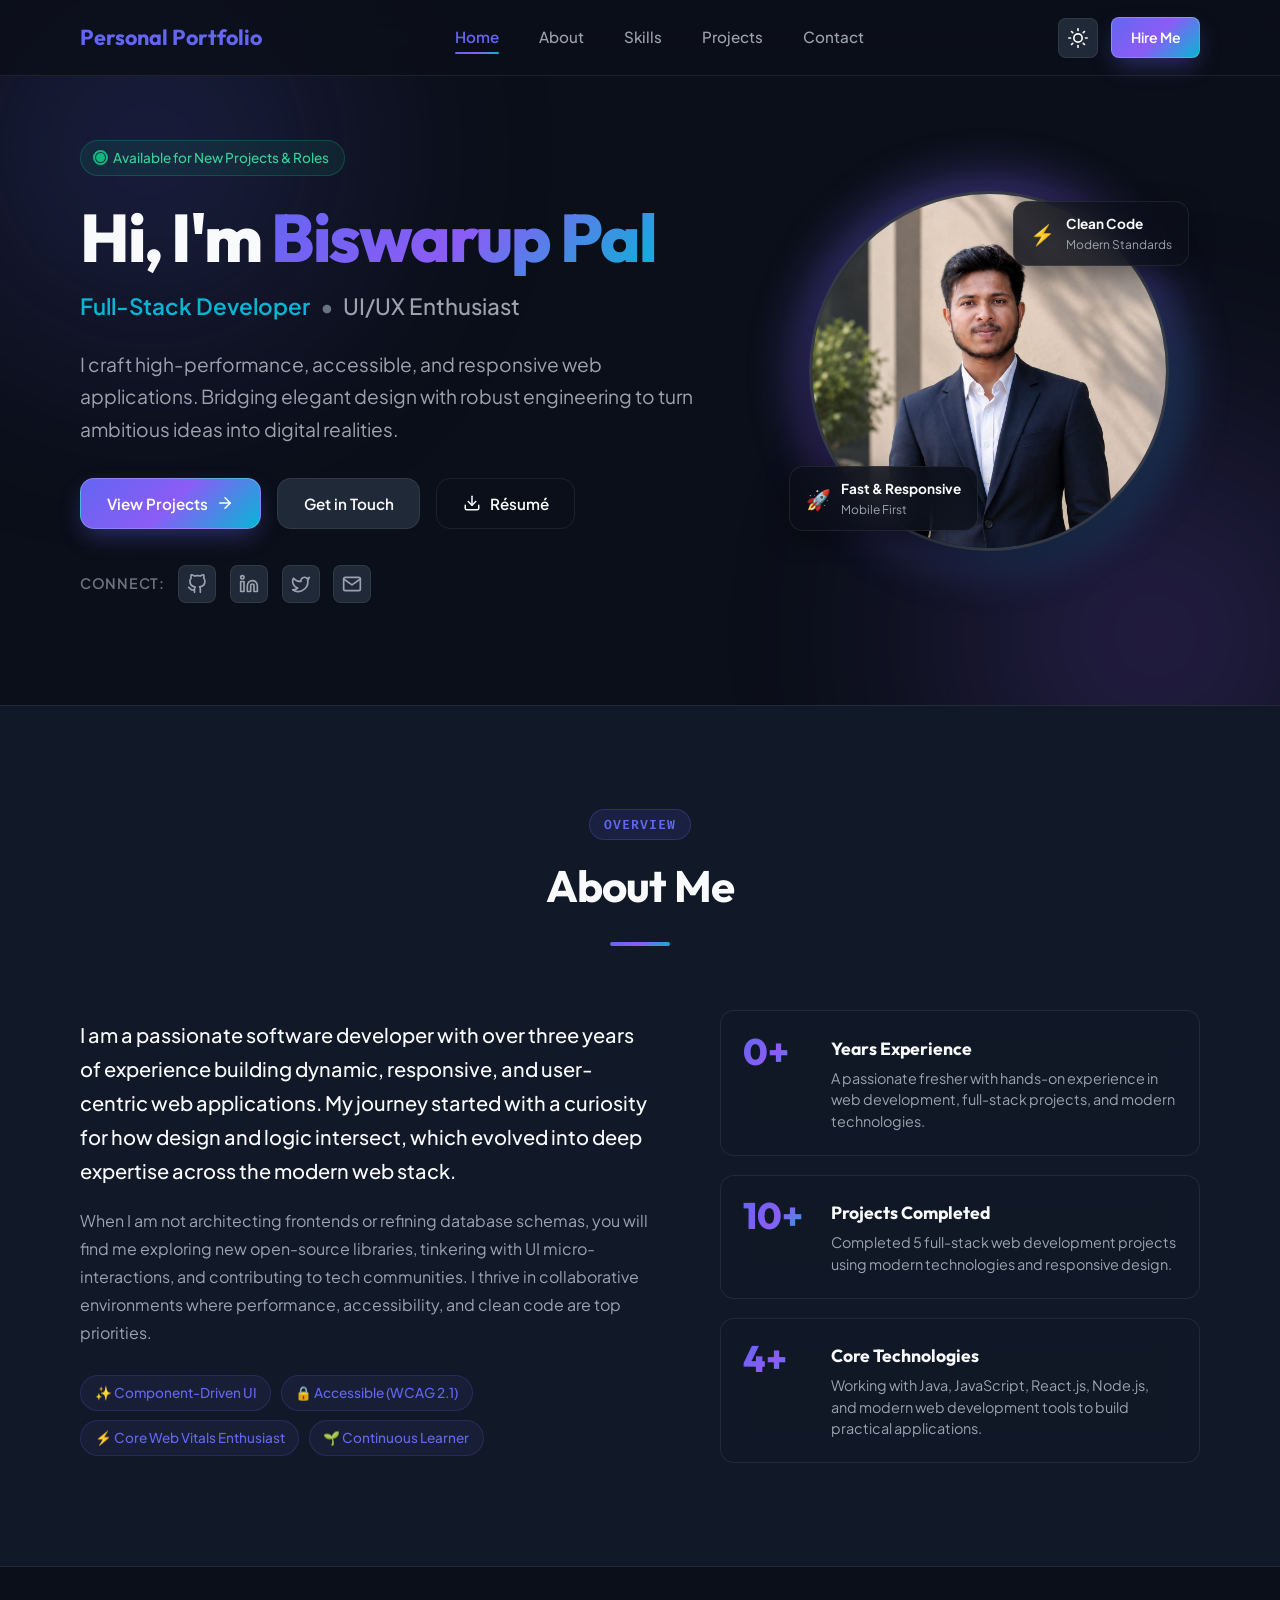
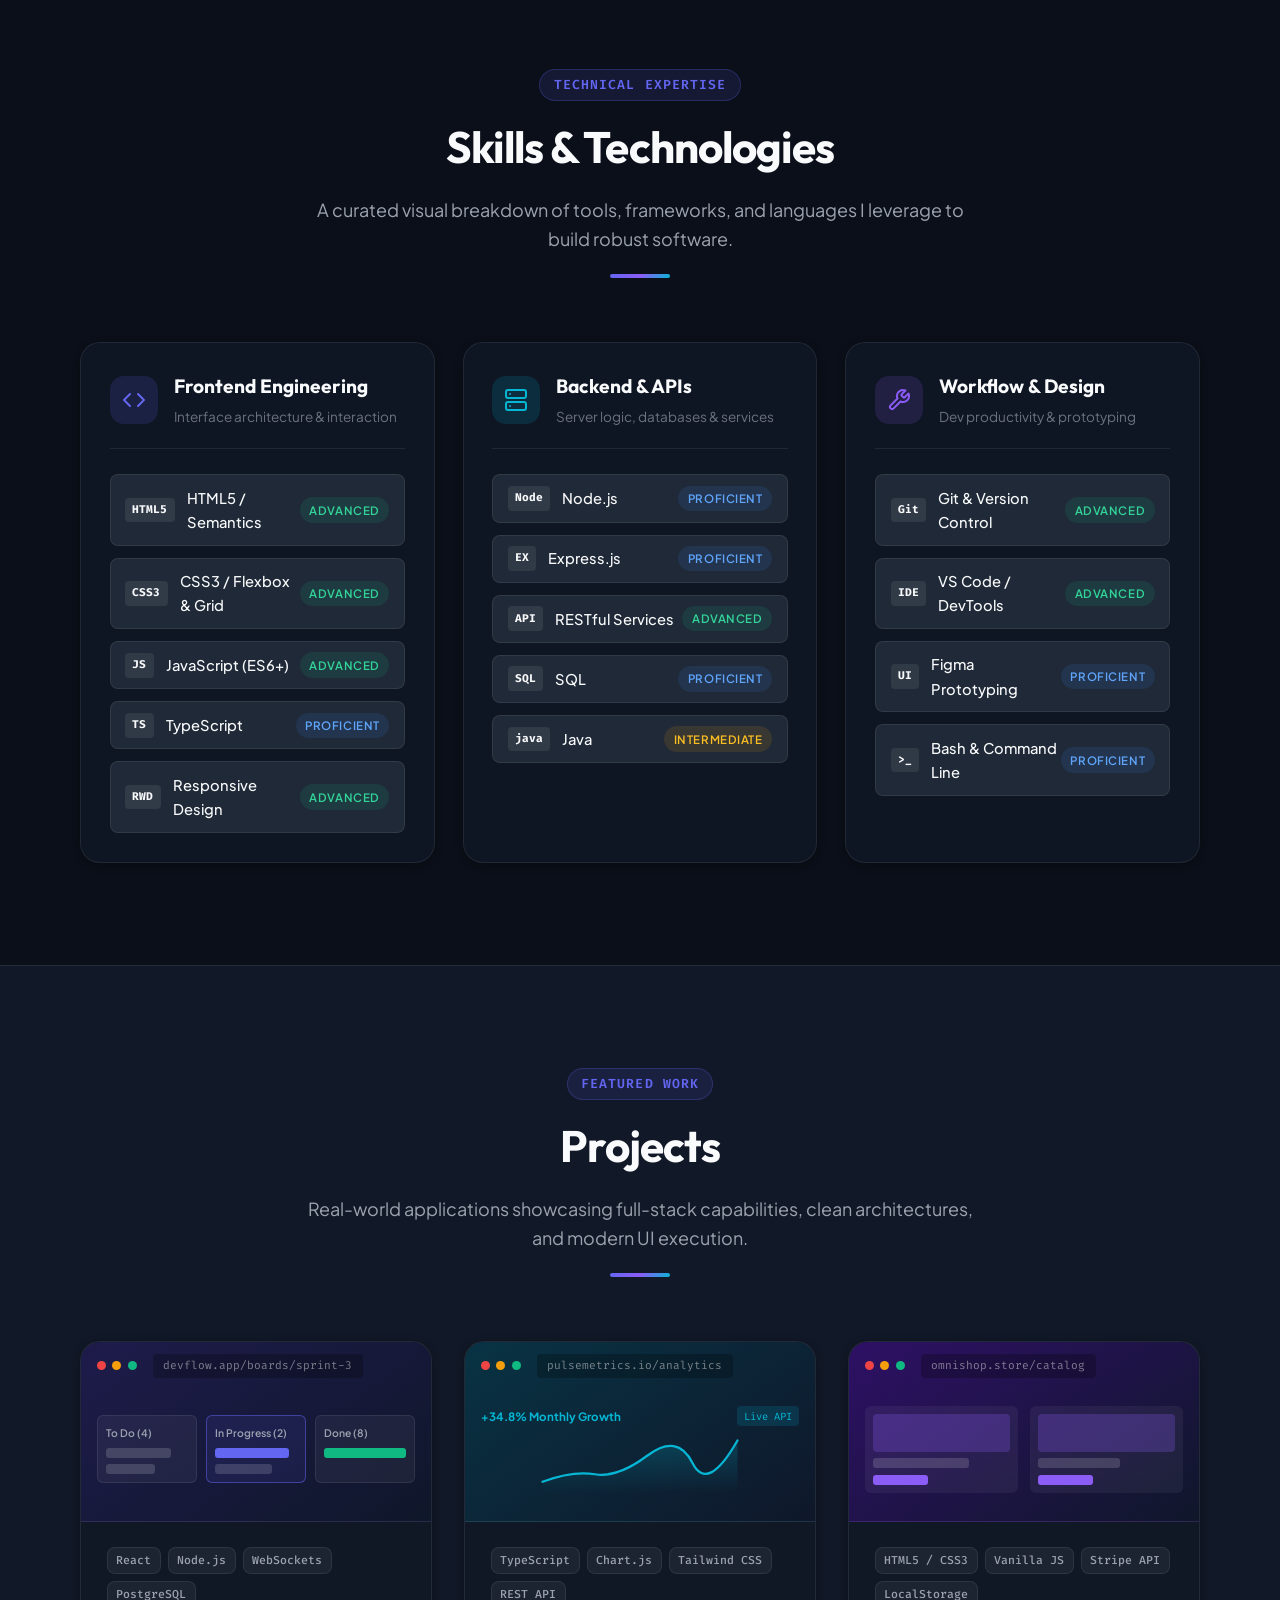
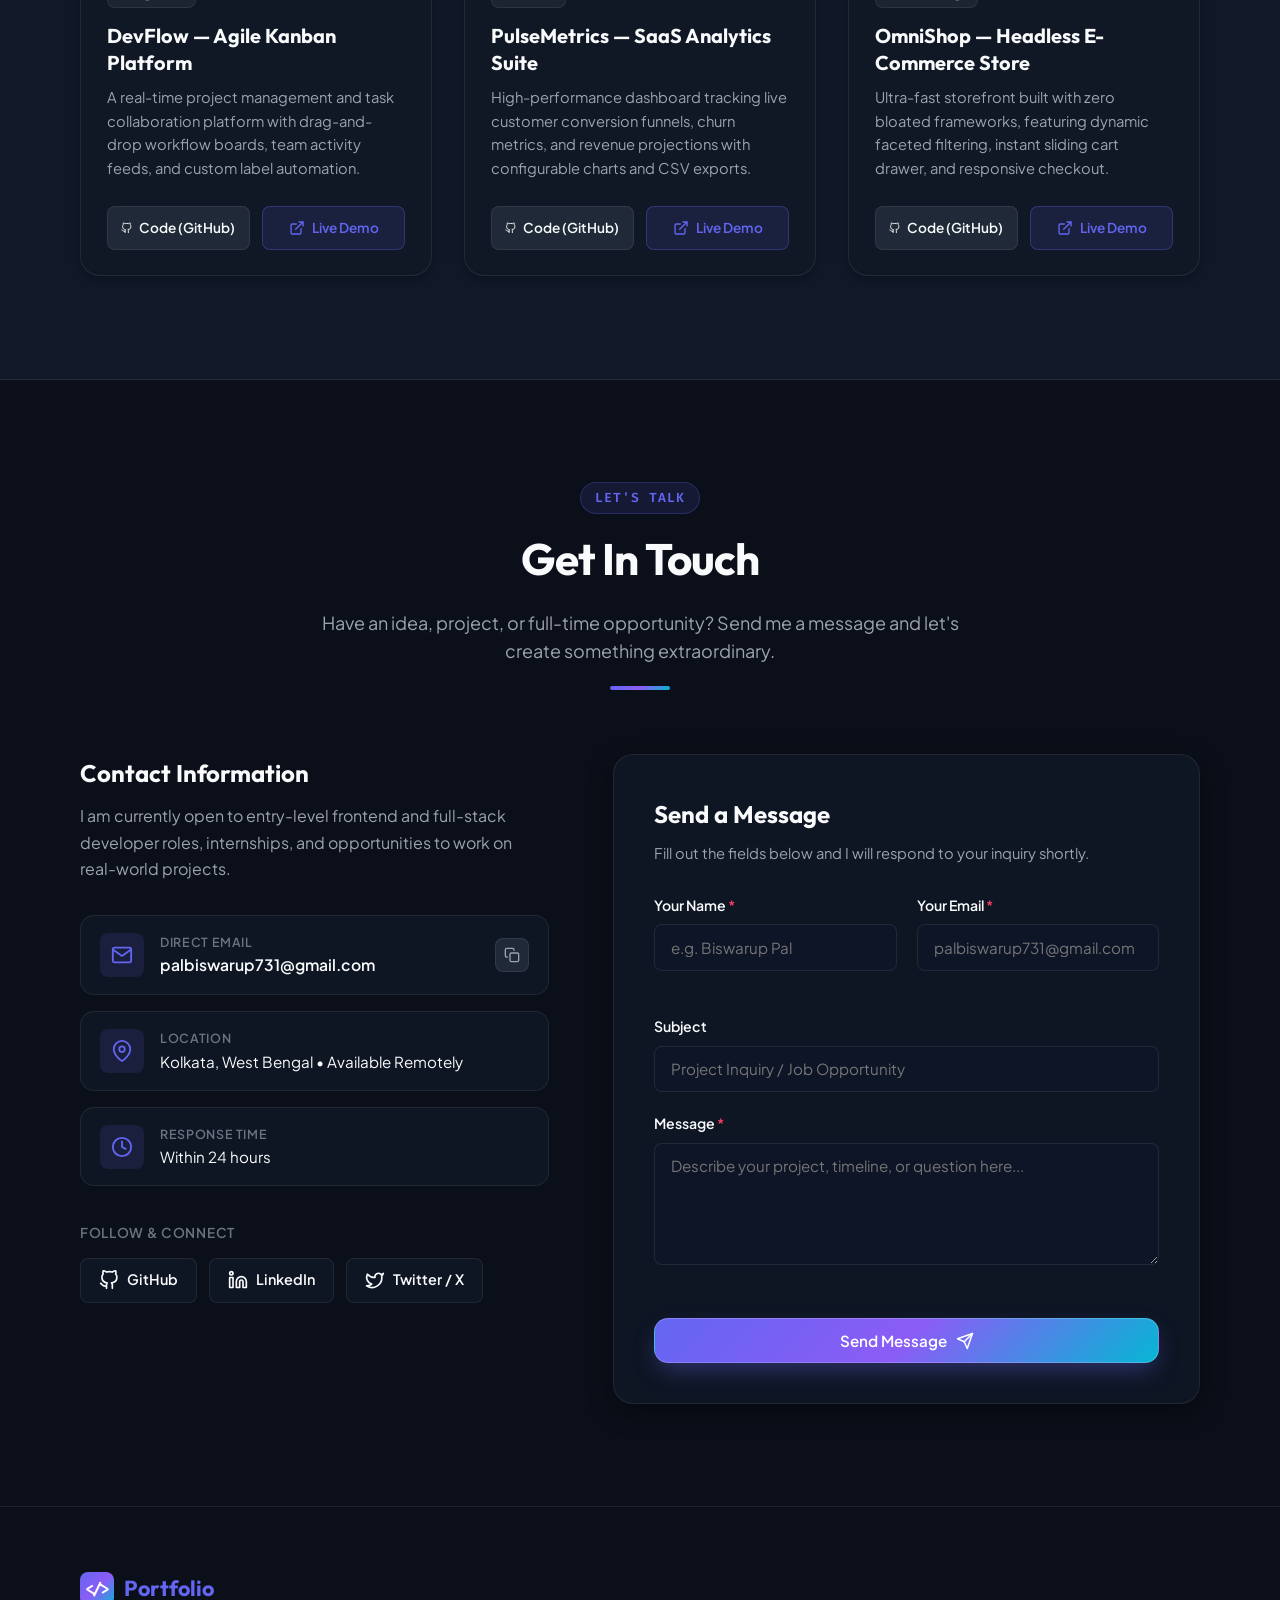
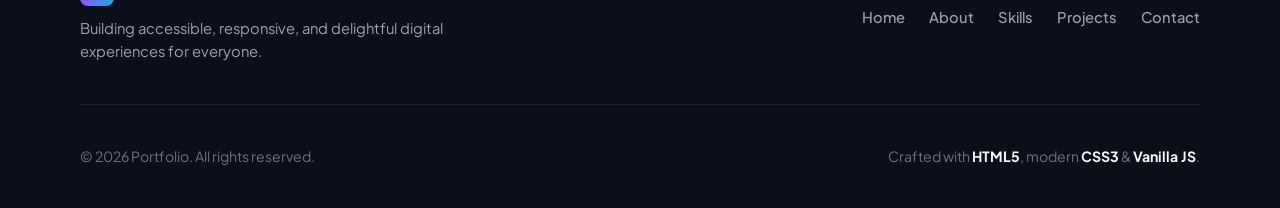
==== commit 458f2abd: "profile photo update" ====
--- a/WebDev-L1-Personal Portfolio/personal-portfolio/index.html
+++ b/WebDev-L1-Personal Portfolio/personal-portfolio/index.html
@@ -6,7 +6,7 @@
   <meta name="description" content="Personal Portfolio & Digital Résumé of Alex Rivera — Full-Stack Developer & UI/UX Designer showcasing projects, technical skills, and experience.">
   <meta name="keywords" content="portfolio, web developer, software engineer, frontend, full-stack, html5, css3, javascript">
   <meta name="author" content="Alex Rivera">
-  <title>Alex Rivera | Full-Stack Developer &amp; UI/UX Designer</title>
+  <title>Personal Portfolio | Full-Stack Developer &amp; UI/UX Designer</title>
 
   <!-- Google Fonts -->
   <link rel="preconnect" href="https://fonts.googleapis.com">
@@ -26,8 +26,7 @@
   <header class="site-header" id="header">
     <div class="container header-container">
       <a href="#hero" class="brand-logo" aria-label="Alex Rivera Portfolio Home">
-        <span class="logo-symbol">&lt;/&gt;</span>
-        <span class="logo-text">Alex<strong>.dev</strong></span>
+        <span class="logo-text"><strong>Personal Portfolio</strong></span>
       </a>
 
       <!-- Desktop Navigation Menu -->
@@ -102,7 +101,7 @@
 
           <!-- Headline & Role Title -->
           <h1 class="hero-title">
-            Hi, I'm <span class="highlight-gradient">Alex Rivera</span>
+            Hi, I'm <span class="highlight-gradient">Biswarup Pal</span>
           </h1>
           <p class="hero-subtitle">
             <span class="role-badge">Full-Stack Developer</span>
@@ -147,7 +146,7 @@
               </svg>
             </a>
             <!-- CUSTOMIZE: Replace href with your actual LinkedIn profile -->
-            <a href="https://linkedin.com" target="_blank" rel="noopener noreferrer" class="social-icon-link" aria-label="LinkedIn profile">
+            <a href="https://www.linkedin.com" target="_blank" rel="noopener noreferrer" class="social-icon-link" aria-label="LinkedIn profile">
               <svg xmlns="http://www.w3.org/2000/svg" width="20" height="20" viewBox="0 0 24 24" fill="none" stroke="currentColor" stroke-width="2" stroke-linecap="round" stroke-linejoin="round">
                 <path d="M16 8a6 6 0 0 1 6 6v7h-4v-7a2 2 0 0 0-2-2 2 2 0 0 0-2 2v7h-4v-7a6 6 0 0 1 6-6z"></path>
                 <rect x="2" y="9" width="4" height="12"></rect>
@@ -161,8 +160,8 @@
               </svg>
             </a>
             <!-- Direct Email Link -->
-            <a href="mailto:alex.rivera@example.com" class="social-icon-link" aria-label="Send direct email">
-              <svg xmlns="http://www.w3.org/2000/svg" width="20" height="20" viewBox="0 0 24 24" fill="none" stroke="currentColor" stroke-width="2" stroke-linecap="round" stroke-linejoin="round">
+            <a href="mailto:palbiswarup731@gmail.com" class="social-icon-link" aria-label="Send direct email">
+              <svg xmlns="https://mail.google.com/mail/u/1/#inbox" width="20" height="20" viewBox="0 0 24 24" fill="none" stroke="currentColor" stroke-width="2" stroke-linecap="round" stroke-linejoin="round">
                 <path d="M4 4h16c1.1 0 2 .9 2 2v12c0 1.1-.9 2-2 2H4c-1.1 0-2-.9-2-2V6c0-1.1.9-2 2-2z"></path>
                 <polyline points="22,6 12,13 2,6"></polyline>
               </svg>
@@ -170,13 +169,13 @@
           </div>
         </div>
 
-        <!-- Hero Avatar / Profile Photo Frame -->
+        <!-- Profile photo -->
         <div class="hero-visual">
           <div class="avatar-card-wrapper">
             <div class="avatar-glow-ring"></div>
             <figure class="avatar-figure">
               <!-- CUSTOMIZE: Replace assets/images/avatar.svg with your personal photo (e.g. your-photo.jpg) -->
-              <img src="assets/images/avatar.svg" alt="Portrait illustration of Alex Rivera, Full-Stack Developer" class="avatar-img" width="340" height="340">
+              <img src="assets/images/Profile Photo.jpeg" alt="Portrait illustration of Alex Rivera, Full-Stack Developer" class="avatar-img" width="340" height="340">
               <figcaption class="sr-only">Alex Rivera - Full-Stack Developer</figcaption>
             </figure>
 
@@ -233,26 +232,29 @@
           <!-- Highlight Metric Cards -->
           <div class="about-metrics-col">
             <div class="metric-card">
-              <div class="metric-num">3+</div>
+              <div class="metric-num">0+</div>
               <div class="metric-info">
                 <h3>Years Experience</h3>
-                <p>Delivering modern production-ready web interfaces and scalable backend solutions.</p>
+                <p>A passionate fresher with hands-on experience in web development,
+        full-stack projects, and modern technologies.</p>
               </div>
             </div>
 
             <div class="metric-card">
-              <div class="metric-num">20+</div>
+              <div class="metric-num">10+</div>
               <div class="metric-info">
                 <h3>Projects Completed</h3>
-                <p>From full-stack SaaS dashboards to custom responsive marketing platforms.</p>
+                <p>Completed 5 full-stack web development projects using modern
+  technologies and responsive design.</p>
               </div>
             </div>
 
             <div class="metric-card">
-              <div class="metric-num">100%</div>
+              <div class="metric-num">4+</div>
               <div class="metric-info">
-                <h3>Responsive Quality</h3>
-                <p>Pixel-precise layouts carefully optimized across mobile, tablet, and ultra-wide screens.</p>
+                <h3>Core Technologies</h3>
+                <p>Working with Java, JavaScript, React.js, Node.js, and modern
+      web development tools to build practical applications.</p>
               </div>
             </div>
           </div>
@@ -321,15 +323,6 @@
                 <div class="skill-main">
                   <span class="tech-icon ts-badge">TS</span>
                   <span class="skill-name">TypeScript</span>
-                </div>
-                <span class="skill-level proficient">Proficient</span>
-              </div>
-
-              <!-- React -->
-              <div class="skill-item">
-                <div class="skill-main">
-                  <span class="tech-icon react-badge">React</span>
-                  <span class="skill-name">React &amp; Hooks</span>
                 </div>
                 <span class="skill-level proficient">Proficient</span>
               </div>
@@ -394,27 +387,19 @@
               <div class="skill-item">
                 <div class="skill-main">
                   <span class="tech-icon db-badge">SQL</span>
-                  <span class="skill-name">PostgreSQL &amp; SQLite</span>
+                  <span class="skill-name">SQL</span>
                 </div>
                 <span class="skill-level proficient">Proficient</span>
               </div>
 
-              <!-- Authentication & JWT -->
-              <div class="skill-item">
-                <div class="skill-main">
-                  <span class="tech-icon auth-badge">Auth</span>
-                  <span class="skill-name">OAuth &amp; JWT</span>
-                </div>
-                <span class="skill-level proficient">Proficient</span>
-              </div>
 
               <!-- Python -->
               <div class="skill-item">
                 <div class="skill-main">
-                  <span class="tech-icon py-badge">Py</span>
-                  <span class="skill-name">Python Basics</span>
-                </div>
-                <span class="skill-level familiar">Familiar</span>
+                  <span class="tech-icon py-badge">java</span>
+                  <span class="skill-name">Java</span>
+                </div>
+                <span class="skill-level familiar">Intermediate</span>
               </div>
             </div>
           </div>
@@ -461,15 +446,6 @@
                 <span class="skill-level proficient">Proficient</span>
               </div>
 
-              <!-- Web Performance -->
-              <div class="skill-item">
-                <div class="skill-main">
-                  <span class="tech-icon perf-badge">⚡</span>
-                  <span class="skill-name">Lighthouse &amp; CWV</span>
-                </div>
-                <span class="skill-level proficient">Proficient</span>
-              </div>
-
               <!-- Terminal & CLI -->
               <div class="skill-item">
                 <div class="skill-main">
@@ -477,15 +453,6 @@
                   <span class="skill-name">Bash &amp; Command Line</span>
                 </div>
                 <span class="skill-level proficient">Proficient</span>
-              </div>
-
-              <!-- Accessibility -->
-              <div class="skill-item">
-                <div class="skill-main">
-                  <span class="tech-icon a11y-badge">A11y</span>
-                  <span class="skill-name">ARIA &amp; Screen Readers</span>
-                </div>
-                <span class="skill-level advanced">Advanced</span>
               </div>
             </div>
           </div>
@@ -720,7 +687,7 @@
           <div class="contact-info-col">
             <h3 class="contact-col-title">Contact Information</h3>
             <p class="contact-col-text">
-              I am currently open to freelance opportunities, frontend/full-stack engineering roles, and consulting projects.
+              I am currently open to entry-level frontend and full-stack developer roles, internships, and opportunities to work on real-world projects.
             </p>
 
             <div class="contact-cards-list">
@@ -735,7 +702,7 @@
                 <div class="info-details">
                   <span class="info-label">Direct Email</span>
                   <!-- CUSTOMIZE: Replace with your email address -->
-                  <a href="mailto:alex.rivera@example.com" class="info-link" id="email-text">alex.rivera@example.com</a>
+                  <a href="mailto:alex.rivera@example.com" class="info-link" id="email-text">palbiswarup731@gmail.com</a>
                 </div>
                 <button type="button" id="copy-email-btn" class="copy-btn" aria-label="Copy email address to clipboard" title="Copy email">
                   <svg xmlns="http://www.w3.org/2000/svg" width="16" height="16" viewBox="0 0 24 24" fill="none" stroke="currentColor" stroke-width="2" stroke-linecap="round" stroke-linejoin="round">
@@ -756,7 +723,7 @@
                 </div>
                 <div class="info-details">
                   <span class="info-label">Location</span>
-                  <address class="info-text">San Francisco, CA &bull; Available Remotely</address>
+                  <address class="info-text">Kolkata, West Bengal &bull; Available Remotely</address>
                 </div>
               </div>
 
@@ -819,14 +786,14 @@
                   <!-- Name Input -->
                   <div class="form-group">
                     <label for="contact-name" class="form-label">Your Name <span class="required-star">*</span></label>
-                    <input type="text" id="contact-name" name="name" class="form-input" placeholder="e.g. Maya Chen" required autocomplete="name">
+                    <input type="text" id="contact-name" name="name" class="form-input" placeholder="e.g. Biswarup Pal" required autocomplete="name">
                     <span class="field-error" id="name-error" aria-live="polite"></span>
                   </div>
 
                   <!-- Email Input -->
                   <div class="form-group">
                     <label for="contact-email" class="form-label">Your Email <span class="required-star">*</span></label>
-                    <input type="email" id="contact-email" name="email" class="form-input" placeholder="maya@example.com" required autocomplete="email">
+                    <input type="email" id="contact-email" name="email" class="form-input" placeholder="palbiswarup731@gmail.com" required autocomplete="email">
                     <span class="field-error" id="email-error" aria-live="polite"></span>
                   </div>
                 </div>
@@ -874,7 +841,7 @@
         <div class="footer-brand">
           <a href="#hero" class="brand-logo footer-logo">
             <span class="logo-symbol">&lt;/&gt;</span>
-            <span class="logo-text">Alex<strong>.dev</strong></span>
+            <span class="logo-text"><strong>Portfolio</strong></span>
           </a>
           <p class="footer-tagline">
             Building accessible, responsive, and delightful digital experiences for everyone.
@@ -894,7 +861,7 @@
 
       <div class="footer-bottom">
         <p class="copyright-text">
-          &copy; <span id="current-year">2026</span> Alex Rivera. All rights reserved.
+          &copy; <span id="current-year">2026</span> Portfolio. All rights reserved.
         </p>
         <p class="built-with-text">
           Crafted with <strong>HTML5</strong>, modern <strong>CSS3</strong> &amp; <strong>Vanilla JS</strong>.
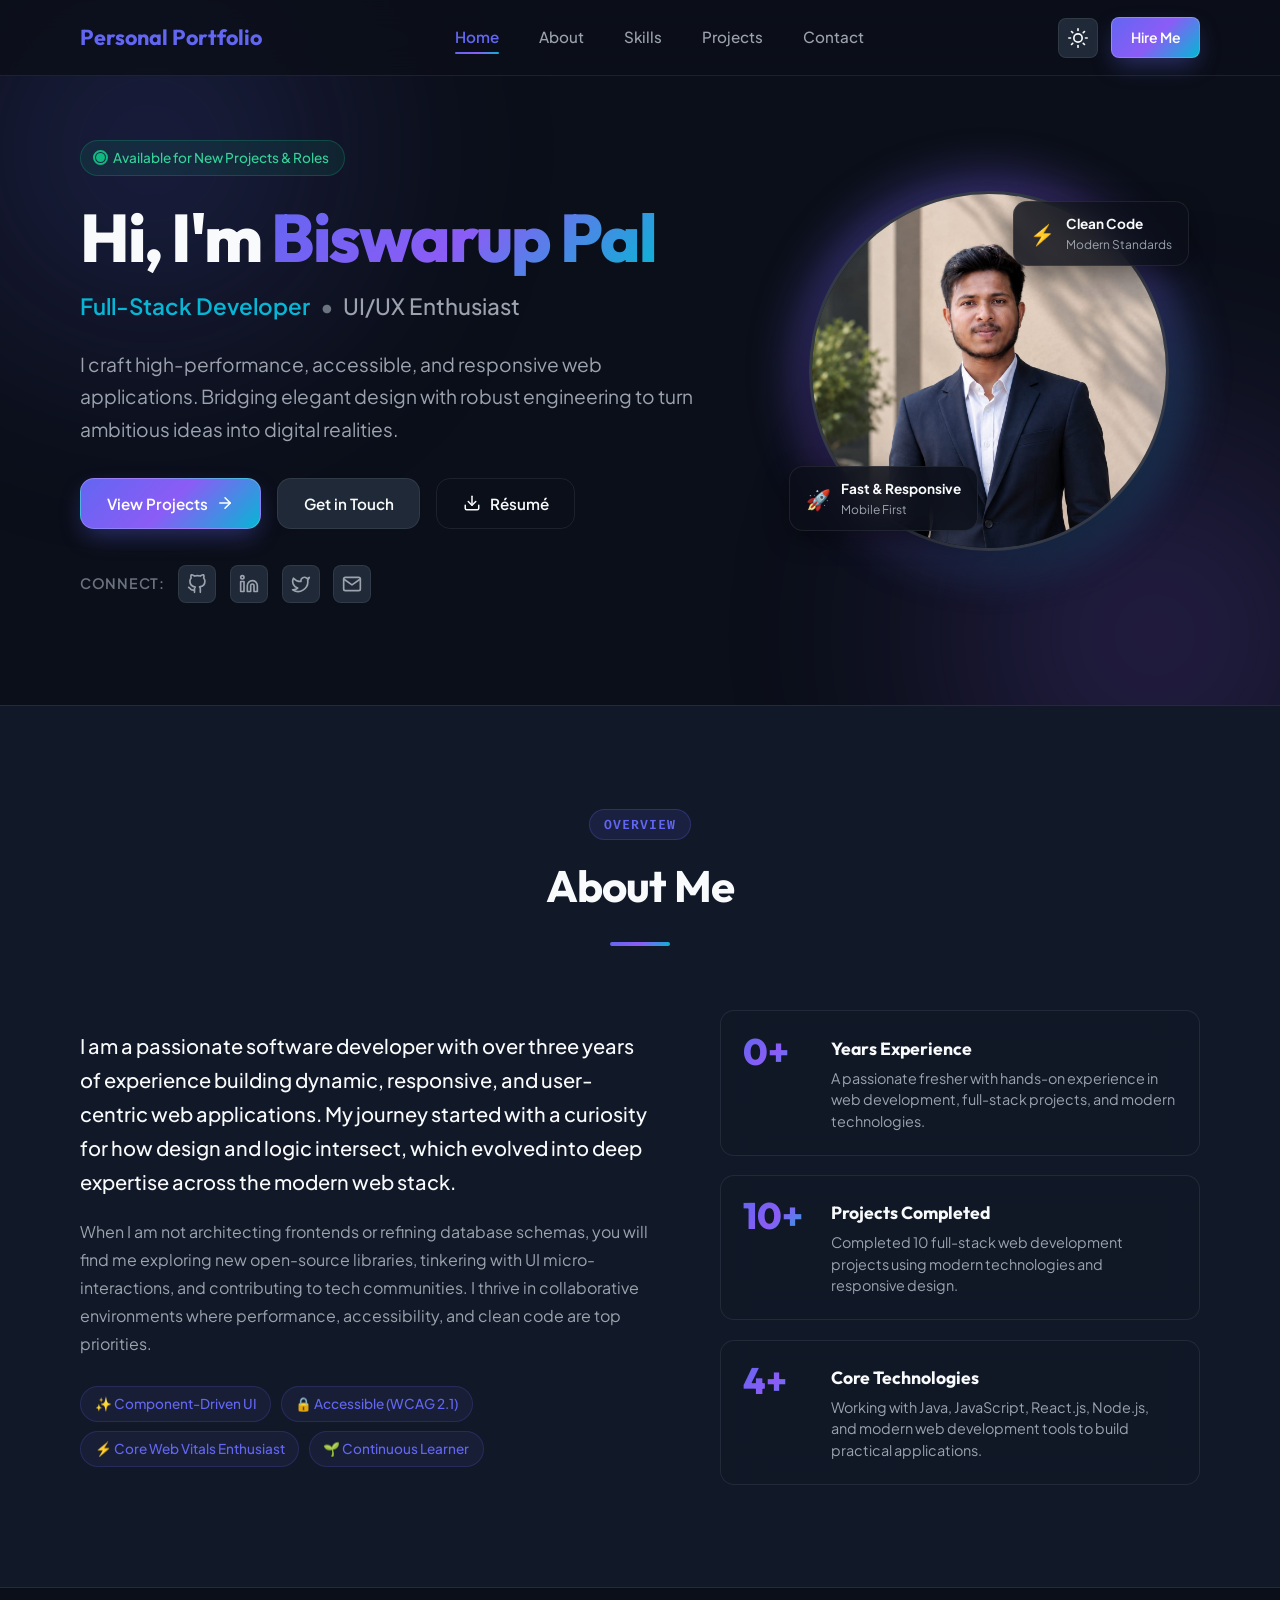
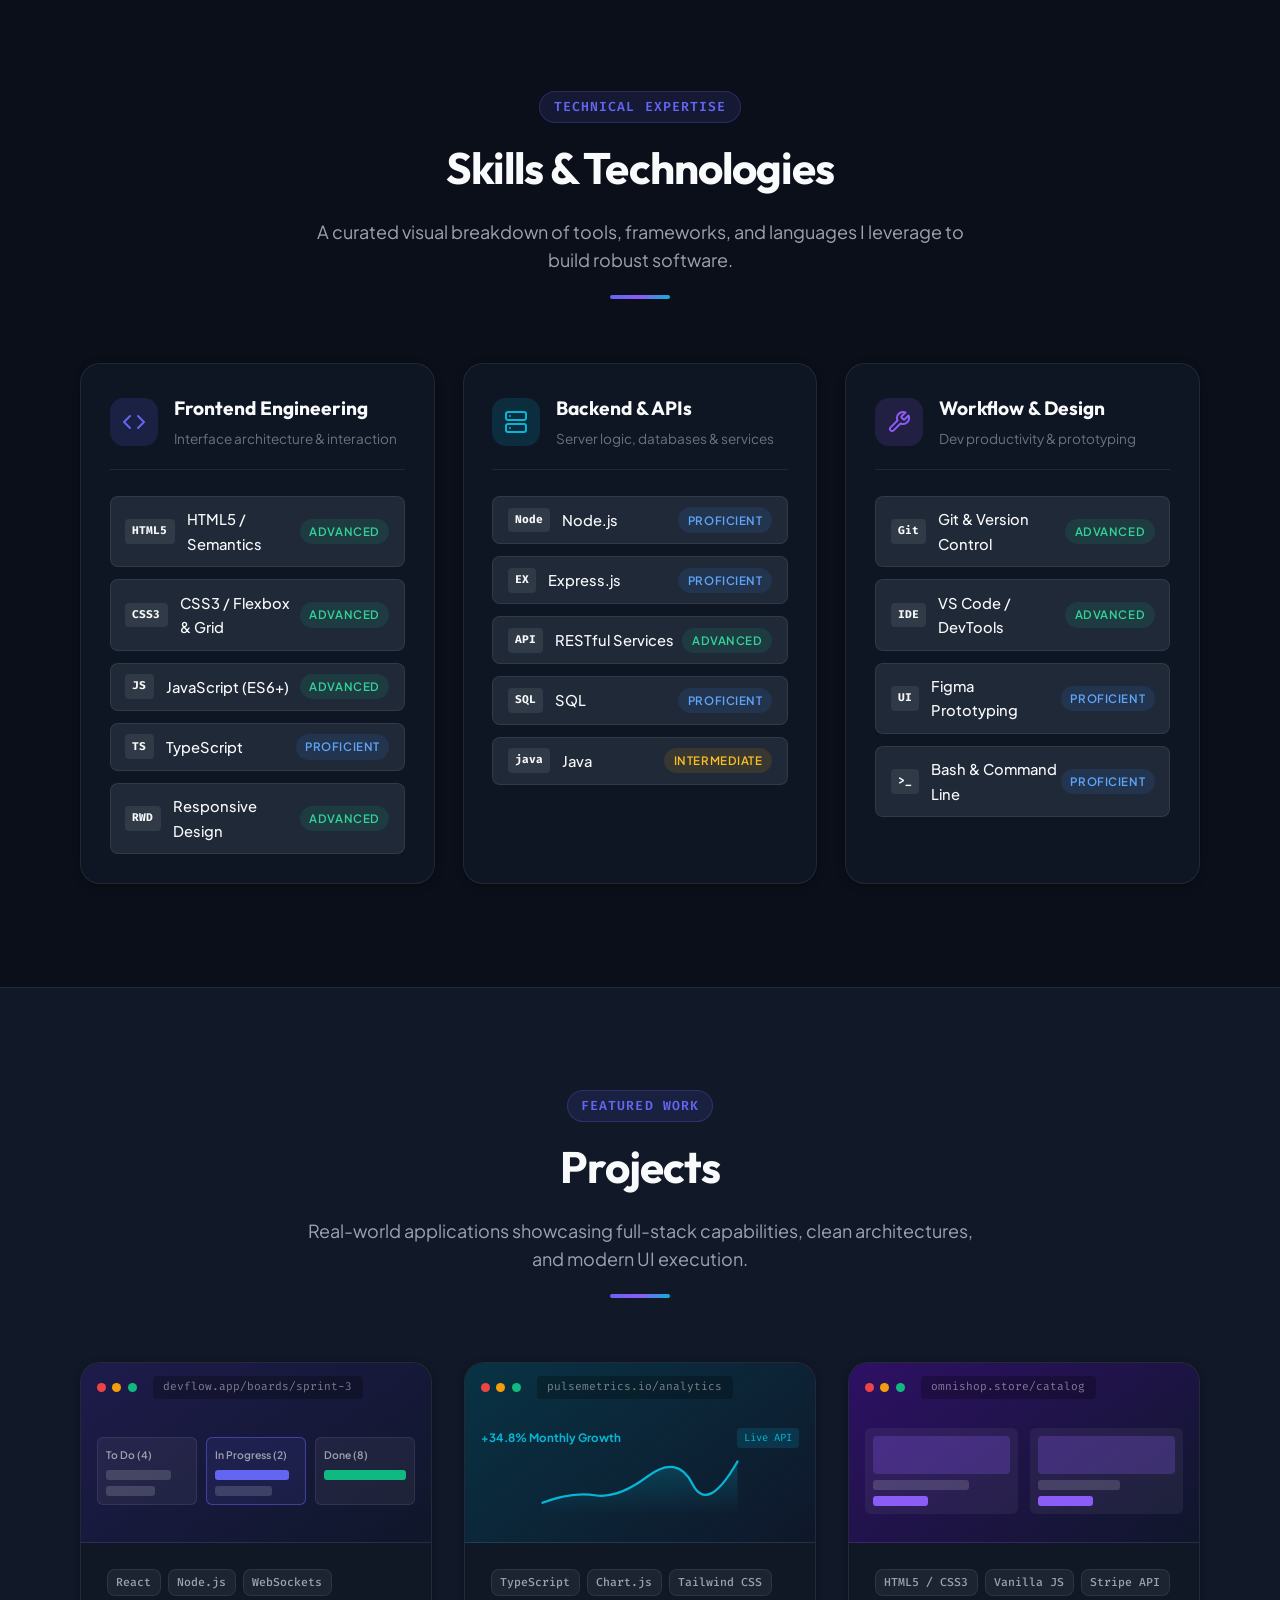
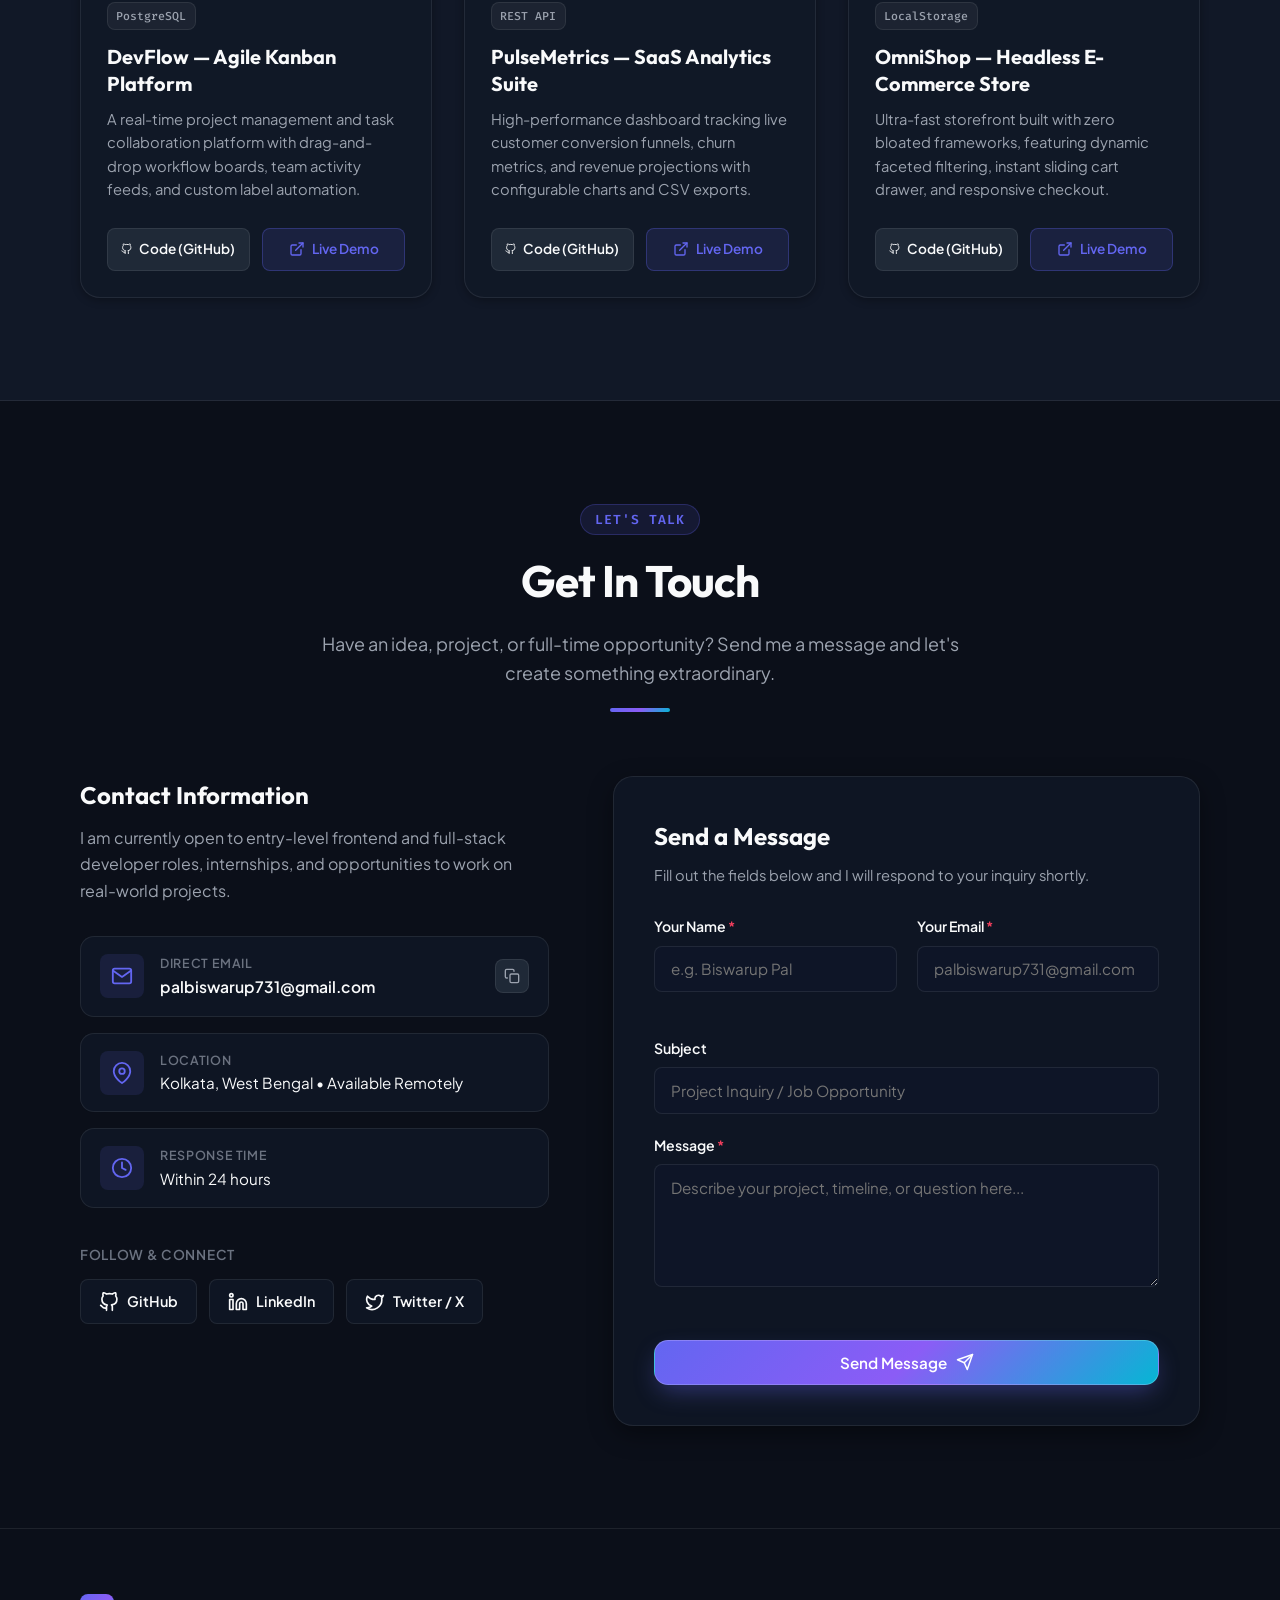
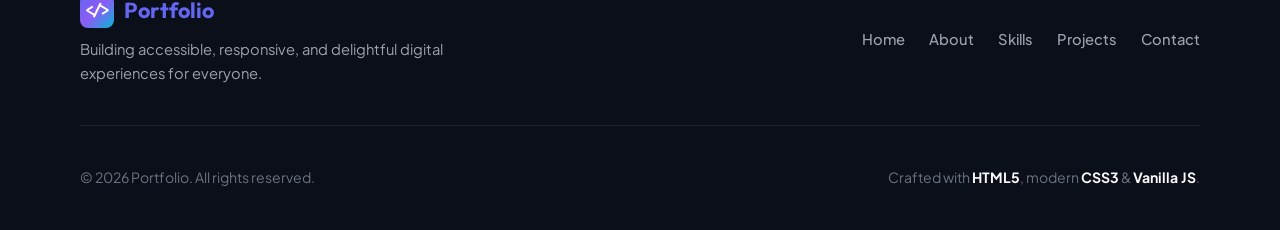
==== commit d3d46ad5: "Update" ====
--- a/WebDev-L1-Personal Portfolio/personal-portfolio/index.html
+++ b/WebDev-L1-Personal Portfolio/personal-portfolio/index.html
@@ -3,9 +3,9 @@
 <head>
   <meta charset="UTF-8">
   <meta name="viewport" content="width=device-width, initial-scale=1.0">
-  <meta name="description" content="Personal Portfolio & Digital Résumé of Alex Rivera — Full-Stack Developer & UI/UX Designer showcasing projects, technical skills, and experience.">
+  <meta name="description" content="Personal Portfolio — Full-Stack Developer & UI/UX Designer showcasing projects, technical skills, and experience.">
   <meta name="keywords" content="portfolio, web developer, software engineer, frontend, full-stack, html5, css3, javascript">
-  <meta name="author" content="Alex Rivera">
+  <meta name="author" content="Portfolio">
   <title>Personal Portfolio | Full-Stack Developer &amp; UI/UX Designer</title>
 
   <!-- Google Fonts -->
@@ -244,7 +244,7 @@
               <div class="metric-num">10+</div>
               <div class="metric-info">
                 <h3>Projects Completed</h3>
-                <p>Completed 5 full-stack web development projects using modern
+                <p>Completed 10 full-stack web development projects using modern
   technologies and responsive design.</p>
               </div>
             </div>
